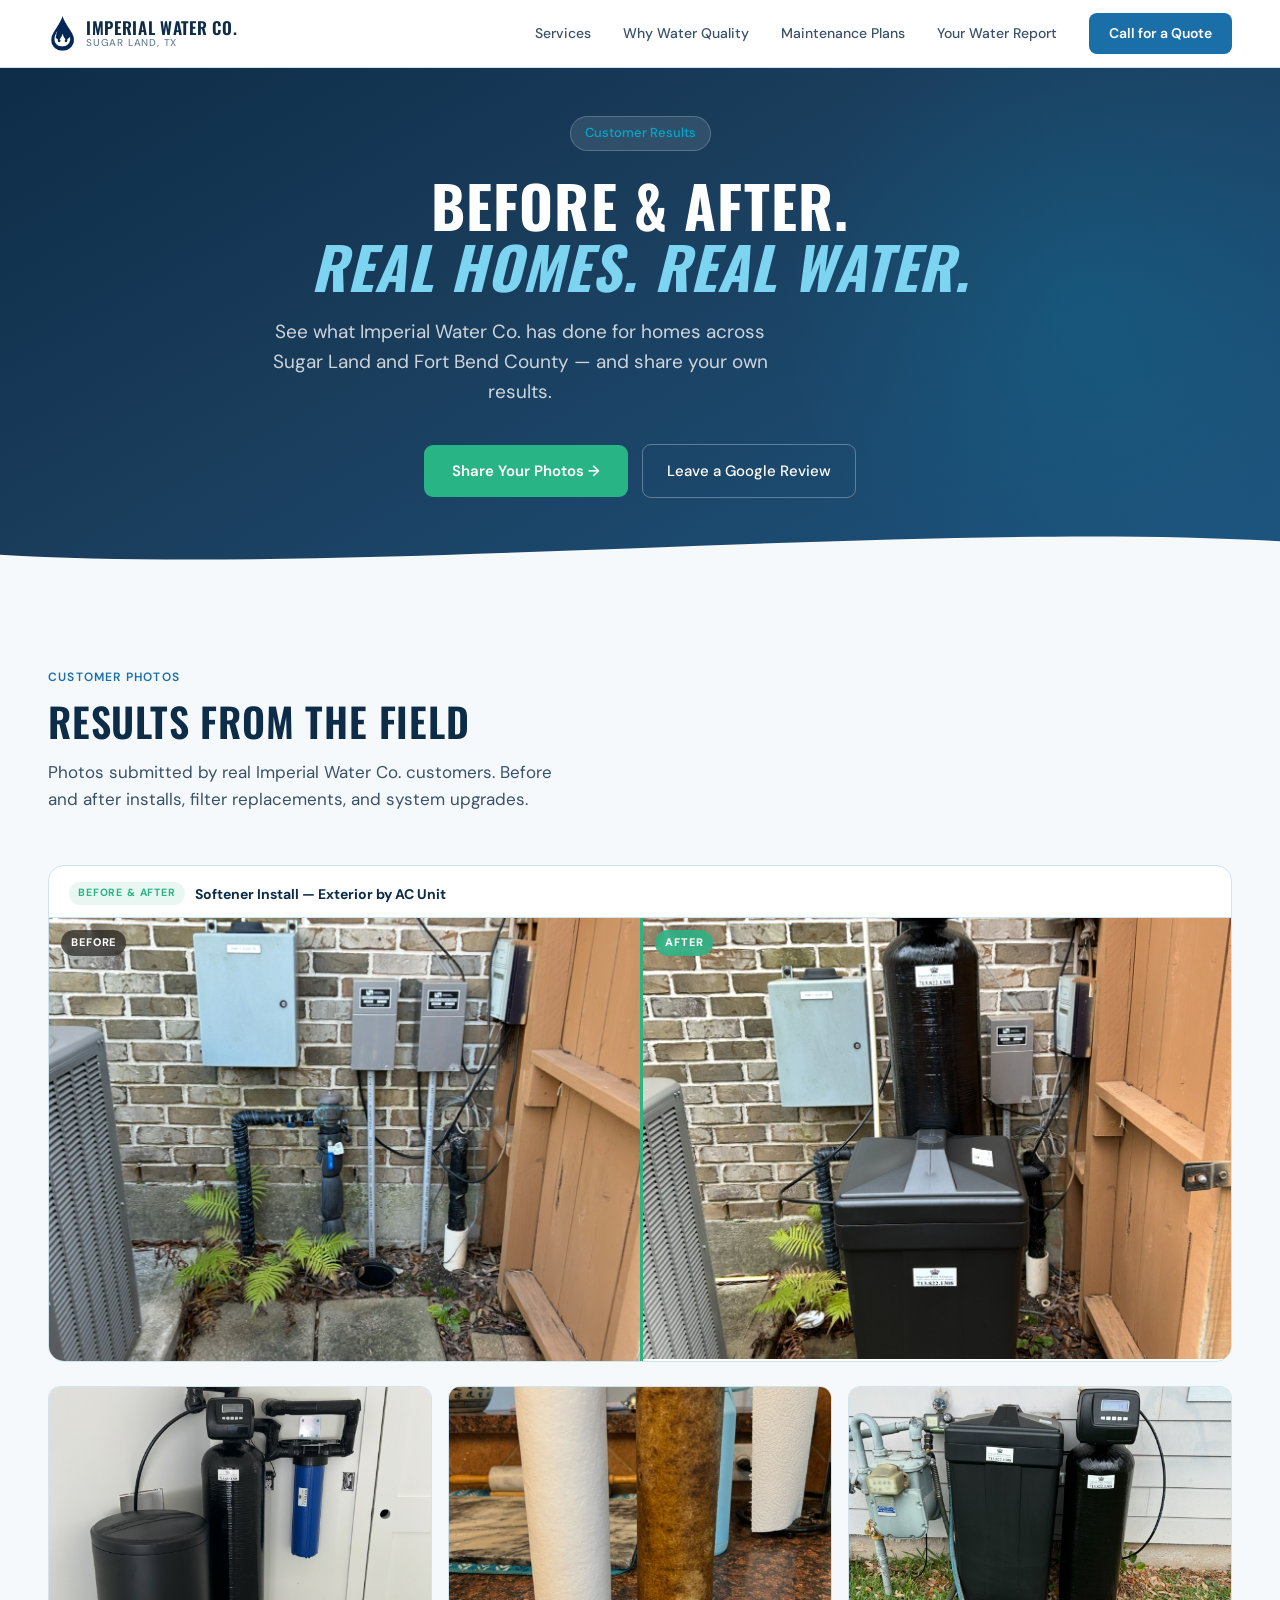
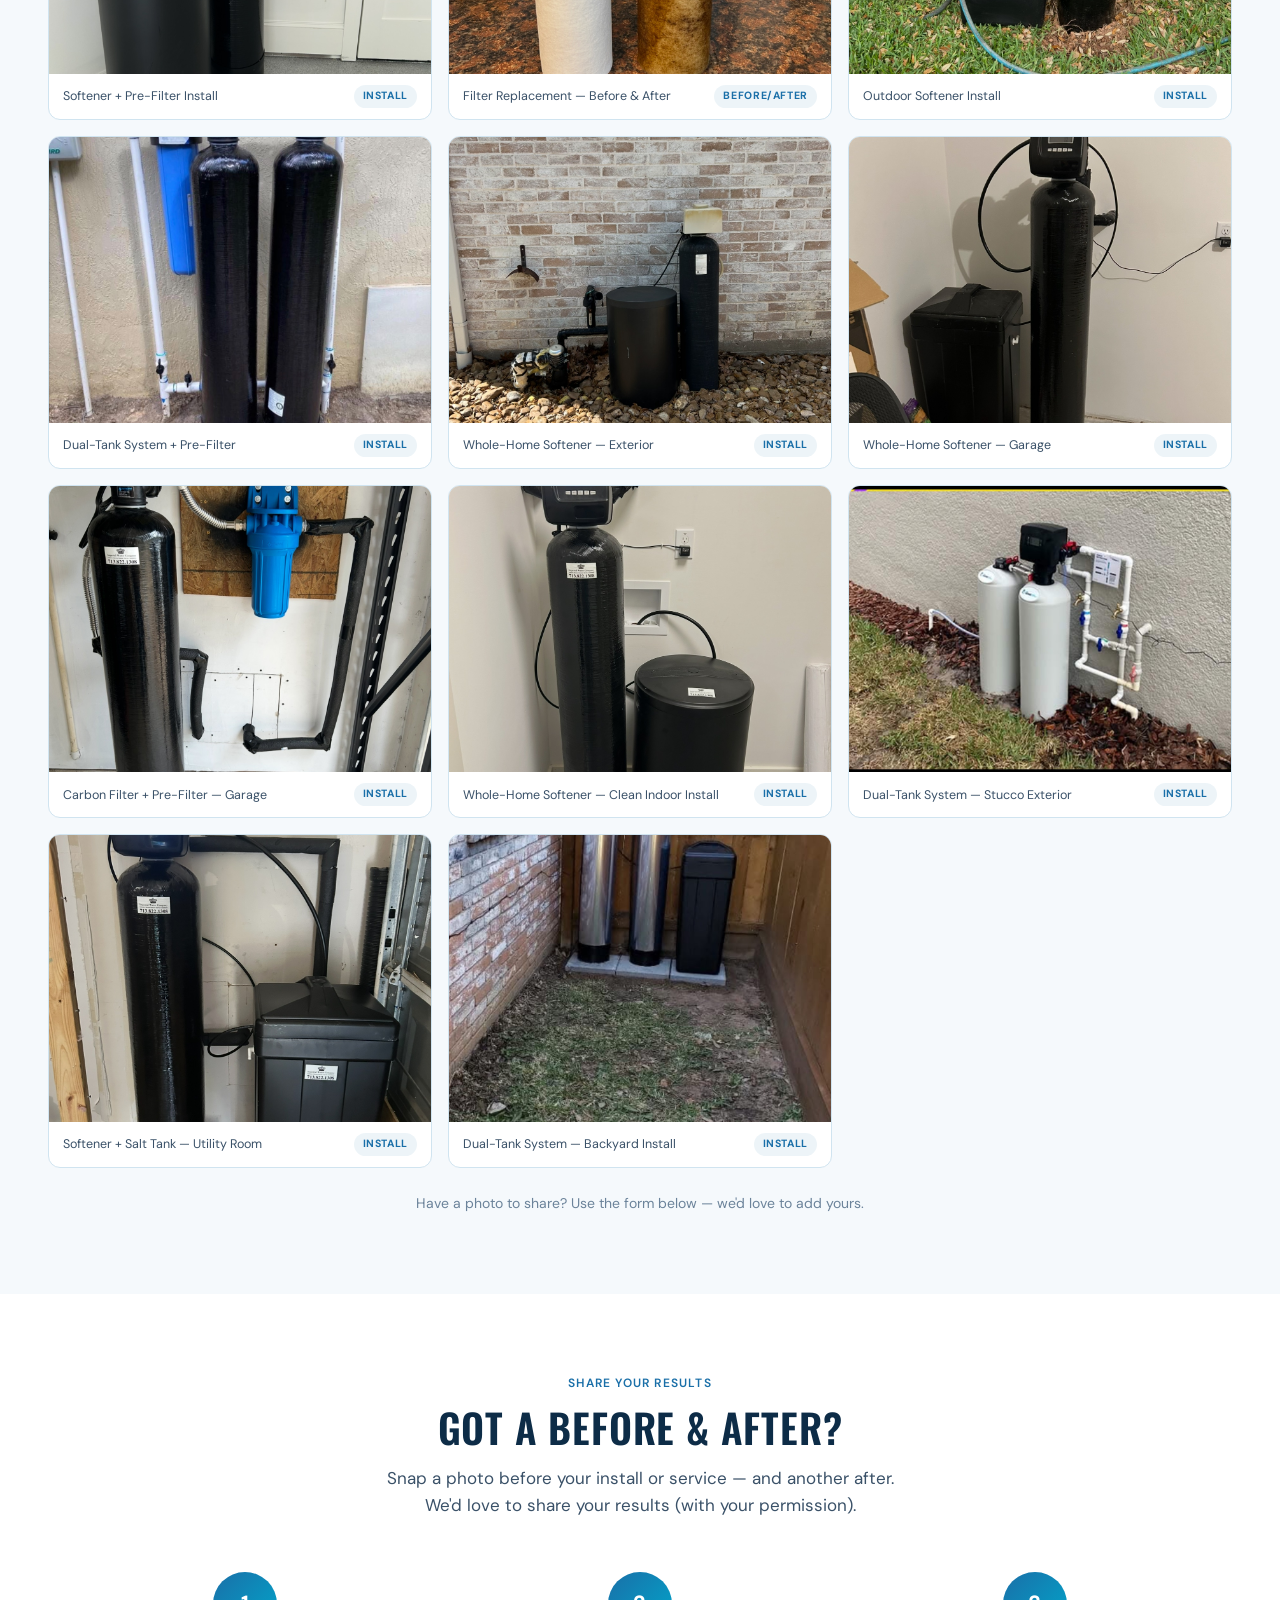
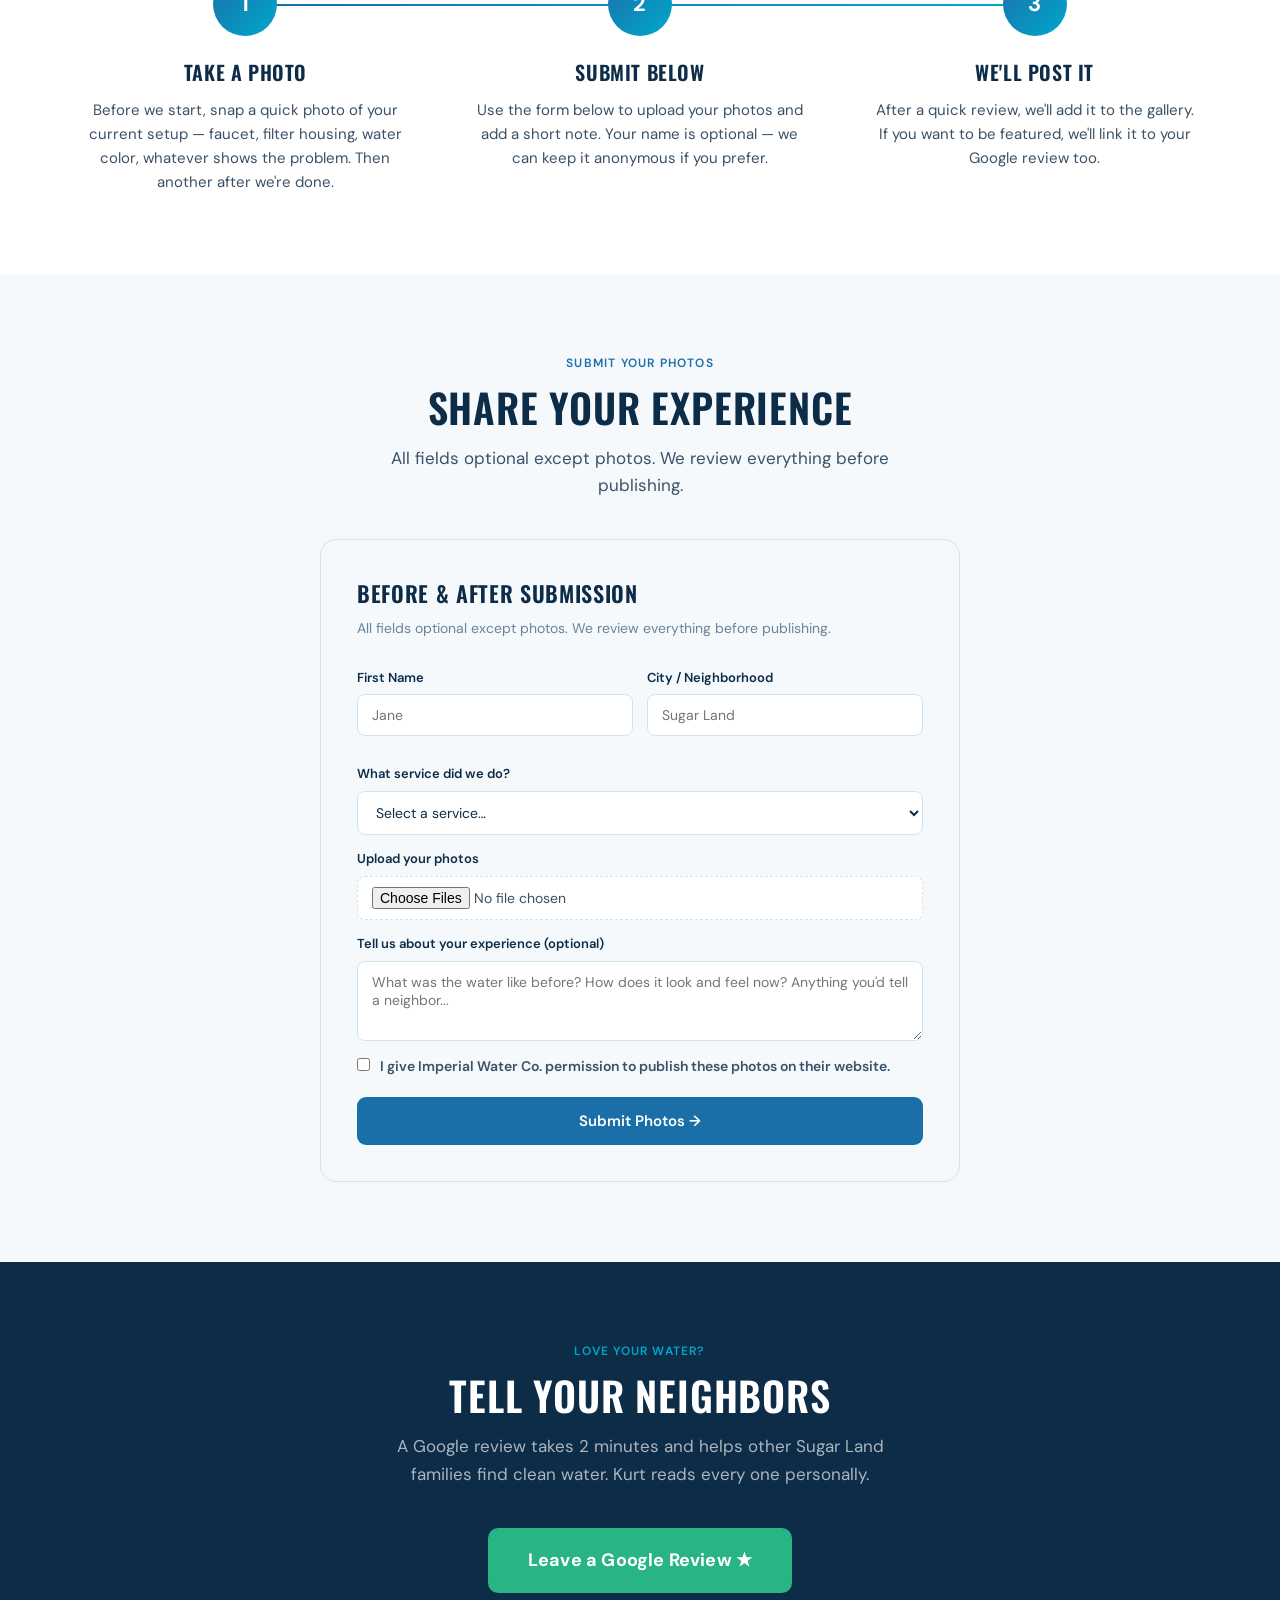
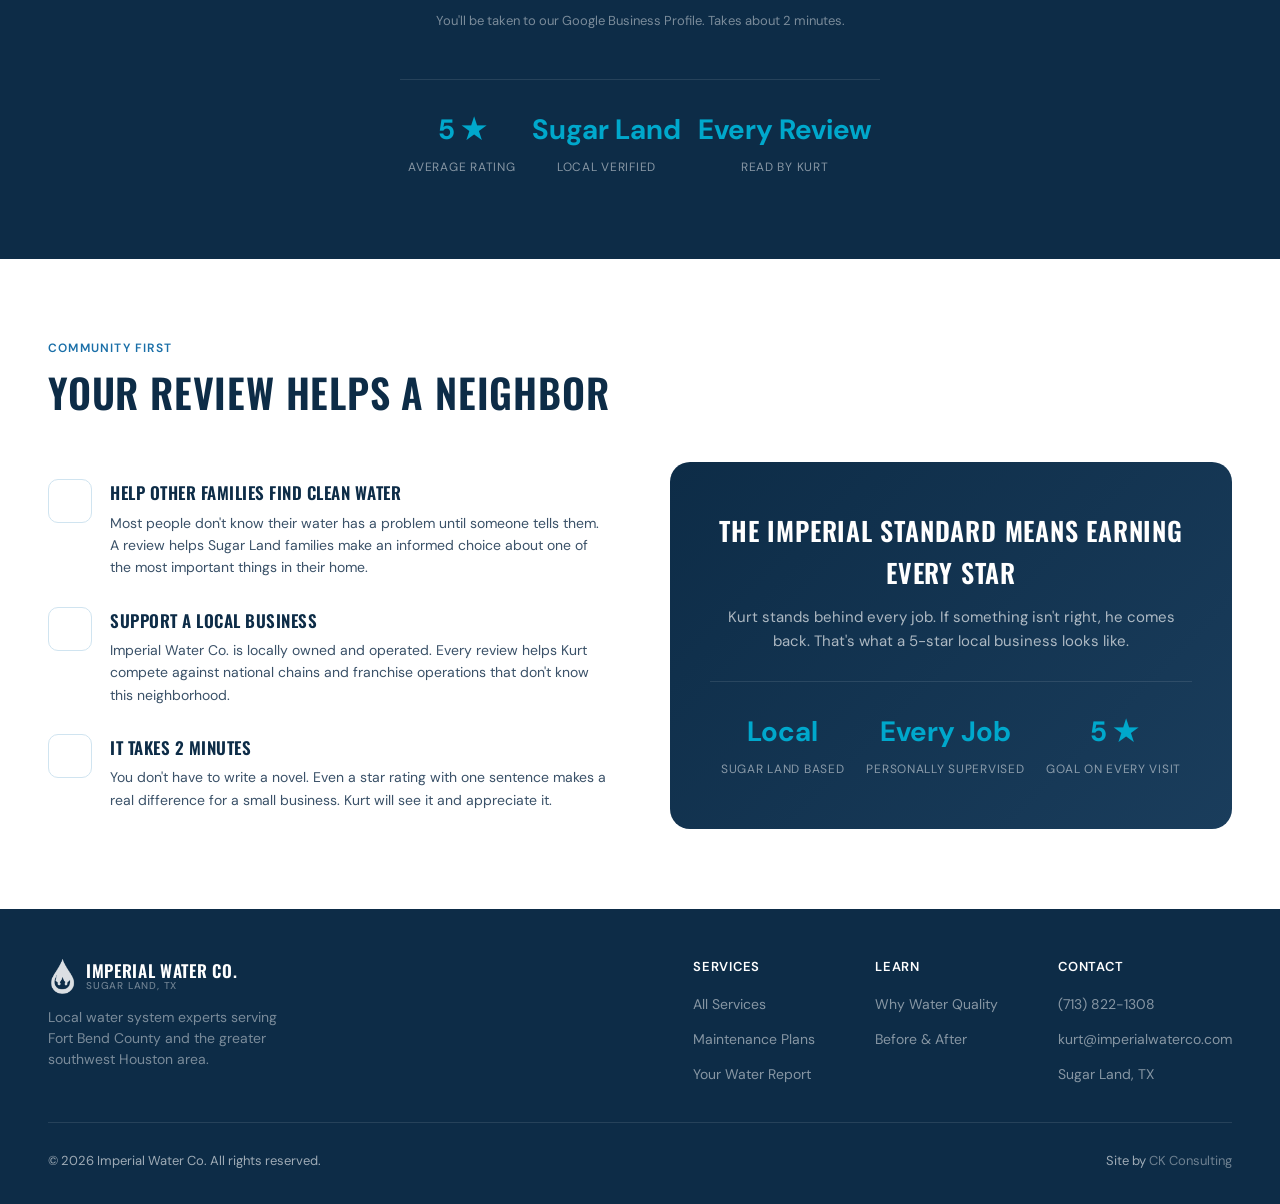
==== gallery.html @ 6bbe42b0 "Add 7 new photos + featured before/after section to gallery - Add before/after feature card (exterio" ====
<!DOCTYPE html>
<html lang="en">
<head>
  <meta charset="UTF-8">
  <meta name="viewport" content="width=device-width, initial-scale=1.0">
  <title>Before &amp; After Gallery | Imperial Water Co. — Sugar Land TX</title>
  <meta name="description" content="See real before and after results from Imperial Water Co. customers in Sugar Land and Fort Bend County. Water softeners, RO systems, filter replacements — and leave your own Google review.">

  <!-- Open Graph -->
  <meta property="og:type" content="website">
  <meta property="og:url" content="https://imperialwaterco.com/gallery.html">
  <meta property="og:title" content="Before &amp; After Gallery | Imperial Water Co. — Sugar Land TX">
  <meta property="og:description" content="Real results from real homes. See before and after photos from Imperial Water Co. customers across Fort Bend County.">
  <meta property="og:image" content="https://imperialwaterco.com/og-image.png">
  <meta property="og:site_name" content="Imperial Water Co.">
  <meta name="twitter:card" content="summary_large_image">

  <link rel="canonical" href="https://imperialwaterco.com/gallery.html">
  <link rel="preconnect" href="https://fonts.googleapis.com">
  <link rel="preconnect" href="https://fonts.gstatic.com" crossorigin>
  <link href="https://fonts.googleapis.com/css2?family=DM+Sans:ital,opsz,wght@0,9..40,300;0,9..40,400;0,9..40,500;0,9..40,600;0,9..40,700;1,9..40,400&family=Oswald:wght@400;500;600;700&display=swap" rel="stylesheet">
  <link rel="icon" type="image/png" href="logo-mark.png">
  <link rel="stylesheet" href="styles.css">
  <script src="https://unpkg.com/lucide@latest/dist/umd/lucide.min.js"></script>

  <style>
    /* ── Gallery — page-specific ── */

    /* Hero: centered, no video */
    .gallery-hero {
      text-align: center;
    }
    .gallery-hero .hero-content {
      max-width: 760px;
      margin: 0 auto;
    }
    .gallery-hero .hero-ctas {
      justify-content: center;
    }
    .gallery-hero .hero p {
      max-width: 560px;
      margin-left: auto;
      margin-right: auto;
    }

    /* Gallery grid */
    .gallery-grid {
      display: grid;
      grid-template-columns: repeat(3, 1fr);
      gap: 16px;
      margin-top: 8px;
    }

    /* Gallery photo card */
    .gallery-card {
      background: var(--white);
      border: 1px solid var(--border);
      border-radius: 12px;
      overflow: hidden;
      transition: box-shadow 0.2s, transform 0.2s;
      cursor: pointer;
    }
    .gallery-card:hover {
      box-shadow: 0 8px 24px rgba(0,0,0,0.1);
      transform: translateY(-2px);
    }
    .gallery-card img {
      width: 100%;
      aspect-ratio: 4/3;
      object-fit: cover;
      display: block;
    }
    .gallery-card-caption {
      padding: 11px 14px;
      display: flex;
      align-items: center;
      justify-content: space-between;
      gap: 8px;
    }
    .gallery-tag {
      font-size: 10.5px;
      font-weight: 700;
      letter-spacing: 0.06em;
      text-transform: uppercase;
      color: var(--blue);
      background: rgba(26,111,168,0.08);
      padding: 3px 9px;
      border-radius: 99px;
      white-space: nowrap;
      flex-shrink: 0;
    }
    .gallery-caption-text {
      font-size: 12.5px;
      color: var(--text-mid);
      line-height: 1.3;
    }

    /* Lightbox */
    .lightbox {
      display: none;
      position: fixed;
      inset: 0;
      background: rgba(0,0,0,0.88);
      z-index: 9999;
      align-items: center;
      justify-content: center;
      padding: 20px;
    }
    .lightbox.open { display: flex; }
    .lightbox img {
      max-width: min(90vw, 800px);
      max-height: 90vh;
      object-fit: contain;
      border-radius: 8px;
    }
    .lightbox-close {
      position: fixed;
      top: 20px;
      right: 24px;
      font-size: 32px;
      color: #fff;
      cursor: pointer;
      line-height: 1;
      opacity: 0.7;
    }
    .lightbox-close:hover { opacity: 1; }

    /* Gallery note */
    .gallery-note {
      margin-top: 24px;
      font-size: 14px;
      color: var(--text-light);
      text-align: center;
    }

    /* Steps section — How to Share Photos */
    .share-steps { background: var(--white); }

    .share-steps .steps-grid {
      display: grid;
      grid-template-columns: repeat(3, 1fr);
      gap: 0;
      position: relative;
    }

    /* Submission form section */
    .submission-section { background: var(--off-white); }

    .submission-inner {
      max-width: 640px;
      margin: 0 auto;
    }

    .submission-inner .section-label,
    .submission-inner .section-title,
    .submission-inner .section-sub {
      text-align: center;
    }

    .submission-inner .section-sub {
      margin: 0 auto 40px;
    }

    /* File input styling */
    .file-input-wrapper {
      position: relative;
    }

    .file-input-wrapper input[type="file"] {
      padding: 10px 14px;
      border: 1px dashed var(--border);
      border-radius: 8px;
      font-family: 'DM Sans', sans-serif;
      font-size: 14px;
      color: var(--text-mid);
      background: white;
      width: 100%;
      cursor: pointer;
    }

    .file-input-wrapper input[type="file"]:focus {
      outline: none;
      border-color: var(--blue);
      box-shadow: 0 0 0 3px rgba(26,111,168,0.1);
    }

    /* Form textarea override for this page */
    .submission-inner .form-group textarea {
      min-height: 80px;
    }

    /* Google Review CTA section */
    .review-cta {
      text-align: center;
    }

    .review-cta .section-label { color: var(--cyan); }
    .review-cta .section-title { color: white; }
    .review-cta .section-sub {
      color: rgba(255,255,255,0.65);
      margin: 0 auto 40px;
    }

    .btn-review {
      background: var(--green);
      color: white;
      padding: 18px 40px;
      border-radius: 10px;
      font-size: 18px;
      font-weight: 700;
      text-decoration: none;
      display: inline-flex;
      align-items: center;
      gap: 10px;
      transition: background 0.2s, transform 0.1s;
      letter-spacing: 0.01em;
    }

    .btn-review:hover {
      background: #22a074;
      transform: translateY(-2px);
    }

    .review-hint {
      margin-top: 18px;
      font-size: 13px;
      color: rgba(255,255,255,0.45);
    }

    .review-cta .stat-row {
      max-width: 480px;
      margin: 48px auto 0;
    }

    /* Why Reviews section */
    .why-reviews { background: var(--white); }

    /* Before/After featured section */
    .ba-section {
      background: var(--white);
      border: 1px solid var(--border);
      border-radius: 16px;
      overflow: hidden;
      margin-bottom: 24px;
    }
    .ba-header {
      padding: 16px 20px 12px;
      border-bottom: 1px solid var(--border);
      display: flex;
      align-items: center;
      gap: 10px;
    }
    .ba-tag {
      font-size: 10.5px;
      font-weight: 700;
      letter-spacing: 0.08em;
      text-transform: uppercase;
      color: var(--green);
      background: rgba(40,180,133,0.1);
      padding: 3px 9px;
      border-radius: 99px;
    }
    .ba-title {
      font-size: 14px;
      font-weight: 700;
      color: var(--text);
    }
    .ba-grid {
      display: grid;
      grid-template-columns: 1fr 1fr;
    }
    .ba-panel {
      position: relative;
      cursor: pointer;
    }
    .ba-panel + .ba-panel {
      border-left: 3px solid var(--green);
    }
    .ba-panel img {
      width: 100%;
      aspect-ratio: 4/3;
      object-fit: cover;
      display: block;
    }
    .ba-label {
      position: absolute;
      top: 12px;
      left: 12px;
      font-size: 11px;
      font-weight: 800;
      letter-spacing: 0.08em;
      text-transform: uppercase;
      color: #fff;
      background: rgba(0,0,0,0.55);
      padding: 4px 10px;
      border-radius: 99px;
      backdrop-filter: blur(4px);
    }
    .ba-panel.after .ba-label {
      background: rgba(40,180,133,0.85);
    }

    /* Mobile */
    @media (max-width: 900px) {
      .gallery-grid {
        grid-template-columns: 1fr 1fr;
      }

      .share-steps .steps-grid {
        grid-template-columns: 1fr;
        gap: 40px;
      }

      .share-steps .steps-grid::after {
        display: none;
      }
    }

    @media (max-width: 540px) {
      .gallery-grid {
        grid-template-columns: 1fr;
      }
      .ba-grid {
        grid-template-columns: 1fr;
      }
      .ba-panel + .ba-panel {
        border-left: none;
        border-top: 3px solid var(--green);
      }
    }
  </style>
<!-- Google Analytics -->
<script async src="https://www.googletagmanager.com/gtag/js?id=G-ZP5LDGQJ4T"></script>
<script>
  window.dataLayer = window.dataLayer || [];
  function gtag(){dataLayer.push(arguments);}
  gtag('js', new Date());
  gtag('config', 'G-ZP5LDGQJ4T');
</script>
<!-- Vercel Analytics -->
<script defer src="/_vercel/insights/script.js"></script>
</head>
<body>

  <!-- HEADER -->
  <header>
    <a href="index.html" class="logo">
      <img src="logo-mark.png" alt="Imperial Water Co." class="logo-mark">
      <div class="logo-text">
        <span class="logo-name">Imperial Water Co.</span>
        <span class="logo-sub">Sugar Land, TX</span>
      </div>
    </a>
    <nav id="main-nav">
      <a href="services.html">Services</a>
      <a href="why-water.html">Why Water Quality</a>
      <a href="maintenance.html">Maintenance Plans</a>
      <a href="water-report.html">Your Water Report</a>
      <a href="index.html#contact" class="header-cta"><i data-lucide="phone" style="width:15px;height:15px;vertical-align:middle;"></i> Call for a Quote</a>
    </nav>
  <button class="nav-toggle" id="nav-toggle" aria-label="Open navigation menu" aria-expanded="false">
    <i data-lucide="menu" style="width:24px;height:24px;"></i>
  </button>
  </header>


  <!-- SECTION 1: PAGE HERO -->
  <section class="hero gallery-hero">
    <div class="hero-content">
      <div class="hero-badge">
        <span>Customer Results</span>
      </div>
      <h1>Before &amp; After.<br><em>Real Homes. Real Water.</em></h1>
      <p>See what Imperial Water Co. has done for homes across Sugar Land and Fort Bend County — and share your own results.</p>
      <div class="hero-ctas">
        <a href="#submit-photos" class="btn-primary">Share Your Photos &rarr;</a>
        <a href="#google-review" class="btn-ghost">Leave a Google Review</a>
      </div>
    </div>
  </section>


  <!-- SECTION 2: GALLERY PLACEHOLDER -->
  <section class="services">
    <div class="section-header">
      <div class="section-label">Customer Photos</div>
      <h2 class="section-title">Results From The Field</h2>
      <p class="section-sub">Photos submitted by real Imperial Water Co. customers. Before and after installs, filter replacements, and system upgrades.</p>
    </div>

    <!-- Featured Before/After -->
    <div class="ba-section">
      <div class="ba-header">
        <span class="ba-tag">Before &amp; After</span>
        <span class="ba-title">Softener Install — Exterior by AC Unit</span>
      </div>
      <div class="ba-grid">
        <div class="ba-panel before" onclick="openLightbox('images/before-install.jpg')">
          <img src="images/before-install.jpg" alt="Before: exterior wall with pipes but no water softener installed" loading="lazy">
          <span class="ba-label">Before</span>
        </div>
        <div class="ba-panel after" onclick="openLightbox('images/after-install.jpg')">
          <img src="images/after-install.jpg" alt="After: water softener installed next to AC unit against brick wall" loading="lazy">
          <span class="ba-label">After</span>
        </div>
      </div>
    </div>

    <div class="gallery-grid">
      <div class="gallery-card" onclick="openLightbox('images/install-2330.jpg')">
        <img src="images/install-2330.jpg" alt="Whole-home water softener and pre-filter installed indoors — Sugar Land TX" loading="lazy">
        <div class="gallery-card-caption">
          <span class="gallery-caption-text">Softener + Pre-Filter Install</span>
          <span class="gallery-tag">Install</span>
        </div>
      </div>
      <div class="gallery-card" onclick="openLightbox('images/filter-before-after.jpg')">
        <img src="images/filter-before-after.jpg" alt="Filter cartridge before and after replacement — old brown vs new white" loading="lazy">
        <div class="gallery-card-caption">
          <span class="gallery-caption-text">Filter Replacement — Before &amp; After</span>
          <span class="gallery-tag">Before/After</span>
        </div>
      </div>
      <div class="gallery-card" onclick="openLightbox('images/install-2332.jpg')">
        <img src="images/install-2332.jpg" alt="Water softener installed outside on lawn — Fort Bend County TX" loading="lazy">
        <div class="gallery-card-caption">
          <span class="gallery-caption-text">Outdoor Softener Install</span>
          <span class="gallery-tag">Install</span>
        </div>
      </div>
      <div class="gallery-card" onclick="openLightbox('images/install-2335.jpg')">
        <img src="images/install-2335.jpg" alt="Dual-tank water treatment system with pre-filter mounted on exterior wall" loading="lazy">
        <div class="gallery-card-caption">
          <span class="gallery-caption-text">Dual-Tank System + Pre-Filter</span>
          <span class="gallery-tag">Install</span>
        </div>
      </div>
      <div class="gallery-card" onclick="openLightbox('images/install-2336.jpg')">
        <img src="images/install-2336.jpg" alt="Whole-home water softener installed against brick exterior wall" loading="lazy">
        <div class="gallery-card-caption">
          <span class="gallery-caption-text">Whole-Home Softener — Exterior</span>
          <span class="gallery-tag">Install</span>
        </div>
      </div>
      <div class="gallery-card" onclick="openLightbox('images/install-2334.jpg')">
        <img src="images/install-2334.jpg" alt="Whole-home water softener installed indoors in garage" loading="lazy">
        <div class="gallery-card-caption">
          <span class="gallery-caption-text">Whole-Home Softener — Garage</span>
          <span class="gallery-tag">Install</span>
        </div>
      </div>
      <div class="gallery-card" onclick="openLightbox('images/install-2338.jpg')">
        <img src="images/install-2338.jpg" alt="Carbon filter tank and blue pre-filter housing installed in garage" loading="lazy">
        <div class="gallery-card-caption">
          <span class="gallery-caption-text">Carbon Filter + Pre-Filter — Garage</span>
          <span class="gallery-tag">Install</span>
        </div>
      </div>
      <div class="gallery-card" onclick="openLightbox('images/install-2351.jpg')">
        <img src="images/install-2351.jpg" alt="Whole-home water softener and salt tank installed against clean white wall" loading="lazy">
        <div class="gallery-card-caption">
          <span class="gallery-caption-text">Whole-Home Softener — Clean Indoor Install</span>
          <span class="gallery-tag">Install</span>
        </div>
      </div>
      <div class="gallery-card" onclick="openLightbox('images/install-2343.jpg')">
        <img src="images/install-2343.jpg" alt="Dual white tank water treatment system installed on exterior stucco wall" loading="lazy">
        <div class="gallery-card-caption">
          <span class="gallery-caption-text">Dual-Tank System — Stucco Exterior</span>
          <span class="gallery-tag">Install</span>
        </div>
      </div>
      <div class="gallery-card" onclick="openLightbox('images/install-2346.jpg')">
        <img src="images/install-2346.jpg" alt="Water softener and salt tank installed in utility room" loading="lazy">
        <div class="gallery-card-caption">
          <span class="gallery-caption-text">Softener + Salt Tank — Utility Room</span>
          <span class="gallery-tag">Install</span>
        </div>
      </div>
      <div class="gallery-card" onclick="openLightbox('images/install-2354.jpg')">
        <img src="images/install-2354.jpg" alt="Dual stainless steel tanks and salt tank installed in backyard corner" loading="lazy">
        <div class="gallery-card-caption">
          <span class="gallery-caption-text">Dual-Tank System — Backyard Install</span>
          <span class="gallery-tag">Install</span>
        </div>
      </div>
    </div>

    <p class="gallery-note">Have a photo to share? Use the form below — we'd love to add yours.</p>
  </section>


  <!-- SECTION 3: HOW TO SHARE PHOTOS -->
  <section class="share-steps">
    <div style="max-width:1280px;margin:0 auto;">
      <div class="section-header" style="text-align:center;">
        <div class="section-label">Share Your Results</div>
        <h2 class="section-title">Got A Before &amp; After?</h2>
        <p class="section-sub" style="margin:0 auto;">Snap a photo before your install or service — and another after. We'd love to share your results (with your permission).</p>
      </div>

      <div class="steps-grid">
        <div class="step">
          <div class="step-num">1</div>
          <h3>Take A Photo</h3>
          <p>Before we start, snap a quick photo of your current setup — faucet, filter housing, water color, whatever shows the problem. Then another after we're done.</p>
        </div>
        <div class="step">
          <div class="step-num">2</div>
          <h3>Submit Below</h3>
          <p>Use the form below to upload your photos and add a short note. Your name is optional — we can keep it anonymous if you prefer.</p>
        </div>
        <div class="step">
          <div class="step-num">3</div>
          <h3>We'll Post It</h3>
          <p>After a quick review, we'll add it to the gallery. If you want to be featured, we'll link it to your Google review too.</p>
        </div>
      </div>
    </div>
  </section>


  <!-- SECTION 4: PHOTO SUBMISSION FORM -->
  <section class="submission-section" id="submit-photos">
    <div class="submission-inner">
      <div class="section-label">Submit Your Photos</div>
      <h2 class="section-title">Share Your Experience</h2>
      <p class="section-sub">All fields optional except photos. We review everything before publishing.</p>

      <div class="contact-form">
        <h3>Before &amp; After Submission</h3>
        <p>All fields optional except photos. We review everything before publishing.</p>

        <form action="#" method="post" enctype="multipart/form-data">
          <div class="form-row">
            <div class="form-group">
              <label for="first-name">First Name</label>
              <input type="text" id="first-name" name="first_name" placeholder="Jane">
            </div>
            <div class="form-group">
              <label for="city">City / Neighborhood</label>
              <input type="text" id="city" name="city" placeholder="Sugar Land">
            </div>
          </div>

          <div class="form-group">
            <label for="service-type">What service did we do?</label>
            <select id="service-type" name="service_type">
              <option value="" disabled selected>Select a service&hellip;</option>
              <option value="softener">Water Softener Install</option>
              <option value="ro">RO System Install</option>
              <option value="filter">Filter Replacement</option>
              <option value="full">Full System Install</option>
              <option value="repair">Service &amp; Repair</option>
              <option value="other">Other</option>
            </select>
          </div>

          <div class="form-group">
            <label for="photos">Upload your photos</label>
            <div class="file-input-wrapper">
              <input type="file" id="photos" name="photos" accept="image/*" multiple>
            </div>
          </div>

          <div class="form-group">
            <label for="experience">Tell us about your experience (optional)</label>
            <textarea id="experience" name="experience" placeholder="What was the water like before? How does it look and feel now? Anything you'd tell a neighbor..."></textarea>
          </div>

          <div class="form-group">
            <label style="display:flex;align-items:flex-start;gap:10px;font-size:14px;color:var(--text-mid);cursor:pointer;">
              <input type="checkbox" name="permission" style="margin-top:3px;">
              I give Imperial Water Co. permission to publish these photos on their website.
            </label>
          </div>

          <button type="submit" class="form-submit">Submit Photos &rarr;</button>
        </form>
      </div>
    </div>
  </section>


  <!-- SECTION 5: GOOGLE REVIEW CTA -->
  <section class="service-area review-cta" id="google-review">
    <div class="section-label">Love Your Water?</div>
    <h2 class="section-title">Tell Your Neighbors</h2>
    <p class="section-sub">A Google review takes 2 minutes and helps other Sugar Land families find clean water. Kurt reads every one personally.</p>

    <a href="https://share.google/ZEh6s5HJqbwhqoDCp" target="_blank" rel="noopener" class="btn-review">Leave a Google Review &#9733;</a>

    <p class="review-hint">You'll be taken to our Google Business Profile. Takes about 2 minutes.</p>

    <div class="stat-row">
      <div class="stat-item">
        <span class="stat-num">5 &#9733;</span>
        <span class="stat-label">Average Rating</span>
      </div>
      <div class="stat-item">
        <span class="stat-num">Sugar Land</span>
        <span class="stat-label">Local Verified</span>
      </div>
      <div class="stat-item">
        <span class="stat-num">Every Review</span>
        <span class="stat-label">Read By Kurt</span>
      </div>
    </div>
  </section>


  <!-- SECTION 6: WHY REVIEWS MATTER -->
  <section class="why-reviews">
    <div style="max-width:1280px;margin:0 auto;">
      <div class="section-label">Community First</div>
      <h2 class="section-title">Your Review Helps A Neighbor</h2>

      <div class="why-grid" style="margin-top:48px;">

        <!-- LEFT: Why Points -->
        <div class="why-points">
          <div class="why-point">
            <div class="why-icon">
              <i data-lucide="users" style="width:22px;height:22px;color:var(--blue);"></i>
            </div>
            <div>
              <h4>Help Other Families Find Clean Water</h4>
              <p>Most people don't know their water has a problem until someone tells them. A review helps Sugar Land families make an informed choice about one of the most important things in their home.</p>
            </div>
          </div>

          <div class="why-point">
            <div class="why-icon">
              <i data-lucide="star" style="width:22px;height:22px;color:var(--blue);"></i>
            </div>
            <div>
              <h4>Support A Local Business</h4>
              <p>Imperial Water Co. is locally owned and operated. Every review helps Kurt compete against national chains and franchise operations that don't know this neighborhood.</p>
            </div>
          </div>

          <div class="why-point">
            <div class="why-icon">
              <i data-lucide="message-square" style="width:22px;height:22px;color:var(--blue);"></i>
            </div>
            <div>
              <h4>It Takes 2 Minutes</h4>
              <p>You don't have to write a novel. Even a star rating with one sentence makes a real difference for a small business. Kurt will see it and appreciate it.</p>
            </div>
          </div>
        </div>

        <!-- RIGHT: Why Visual -->
        <div class="why-visual">
          <h3>The Imperial Standard Means Earning Every Star</h3>
          <p>Kurt stands behind every job. If something isn't right, he comes back. That's what a 5-star local business looks like.</p>

          <div class="stat-row">
            <div class="stat-item">
              <span class="stat-num">Local</span>
              <span class="stat-label">Sugar Land Based</span>
            </div>
            <div class="stat-item">
              <span class="stat-num">Every Job</span>
              <span class="stat-label">Personally Supervised</span>
            </div>
            <div class="stat-item">
              <span class="stat-num">5 &#9733;</span>
              <span class="stat-label">Goal On Every Visit</span>
            </div>
          </div>
        </div>

      </div>
    </div>
  </section>


  <!-- FOOTER -->
  <footer>
    <div class="footer-top">
      <div class="footer-logo">
        <div class="logo">
          <img src="logo-mark.png" alt="Imperial Water Co." class="logo-mark" style="filter: brightness(0) invert(1); opacity: 0.85;">
          <div class="logo-text">
            <span class="logo-name">Imperial Water Co.</span>
            <span class="logo-sub">Sugar Land, TX</span>
          </div>
        </div>
        <p class="footer-tagline">Local water system experts serving Fort Bend County and the greater southwest Houston area.</p>
      </div>
      <div class="footer-links">
        <div class="footer-col">
          <h4>Services</h4>
          <ul>
            <li><a href="services.html">All Services</a></li>
            <li><a href="maintenance.html">Maintenance Plans</a></li>
            <li><a href="water-report.html">Your Water Report</a></li>
          </ul>
        </div>
        <div class="footer-col">
          <h4>Learn</h4>
          <ul>
            <li><a href="why-water.html">Why Water Quality</a></li>
            <li><a href="gallery.html">Before &amp; After</a></li>
          </ul>
        </div>
        <div class="footer-col">
          <h4>Contact</h4>
          <ul>
            <li><a href="tel:+17138221308">(713) 822-1308</a></li>
            <li><a href="mailto:kurt@imperialwaterco.com">kurt@imperialwaterco.com</a></li>
            <li><a href="index.html#service-area">Sugar Land, TX</a></li>
          </ul>
        </div>
      </div>
    </div>
    <div class="footer-bottom">
      <span>&copy; 2026 Imperial Water Co. All rights reserved.</span>
      <span>Site by <a href="https://chriskelley.io">CK Consulting</a></span>
    </div>
  </footer>

  <!-- Lightbox -->
  <div class="lightbox" id="lightbox" onclick="closeLightbox()">
    <span class="lightbox-close" onclick="closeLightbox()">&times;</span>
    <img id="lightbox-img" src="" alt="">
  </div>

  <script>lucide.createIcons();</script>
  <div class="nav-overlay" id="nav-overlay"></div>
  <script src="nav.js"></script>
  <script>
    function openLightbox(src) {
      document.getElementById('lightbox-img').src = src;
      document.getElementById('lightbox').classList.add('open');
      document.body.style.overflow = 'hidden';
    }
    function closeLightbox() {
      document.getElementById('lightbox').classList.remove('open');
      document.body.style.overflow = '';
    }
    document.addEventListener('keydown', function(e) {
      if (e.key === 'Escape') closeLightbox();
    });
  </script>
</body>
</html>
---- styles.css ----
*, *::before, *::after { box-sizing: border-box; margin: 0; padding: 0; }

    :root {
      --navy:      #0d2c47;
      --navy-mid:  #1a3d5c;
      --blue:      #1a6fa8;
      --cyan:      #00a8cc;
      --cyan-light:#e4f7fc;
      --green:     #28B485;
      --white:     #ffffff;
      --off-white: #f5f9fc;
      --text:      #0d2c47;
      --text-mid:  #3a5168;
      --text-light:#6b839a;
      --border:    #d0e4f0;
    }

    html { scroll-behavior: smooth; }

    body {
      font-family: 'DM Sans', sans-serif;
      color: var(--text);
      background: var(--white);
      line-height: 1.6;
      overflow-x: hidden;
    }

    /* ─── HEADER ───────────────────────────────── */
    header {
      position: sticky;
      top: 0;
      z-index: 100;
      background: var(--white);
      border-bottom: 1px solid var(--border);
      padding: 0 48px;
      height: 68px;
      display: flex;
      align-items: center;
      justify-content: space-between;
    }

    .logo {
      display: flex;
      align-items: center;
      gap: 10px;
      text-decoration: none;
    }

    .logo-mark {
      height: 40px;
      width: auto;
      display: block;
    }

    .logo-text {
      display: flex;
      flex-direction: column;
      line-height: 1.1;
    }

    .logo-name {
      font-family: 'Oswald', sans-serif;
      font-size: 17px;
      font-weight: 600;
      color: var(--navy);
      letter-spacing: 0.04em;
      text-transform: uppercase;
    }

    .logo-sub {
      font-size: 10px;
      font-weight: 500;
      color: var(--text-light);
      text-transform: uppercase;
      letter-spacing: 0.08em;
    }

    nav {
      display: flex;
      align-items: center;
      gap: 32px;
    }

    nav a {
      font-size: 14px;
      font-weight: 500;
      color: var(--text-mid);
      text-decoration: none;
      transition: color 0.2s;
    }

    nav a:hover { color: var(--blue); }

    .header-cta {
      background: var(--blue);
      color: white;
      padding: 9px 20px;
      border-radius: 8px;
      font-size: 14px;
      font-weight: 600;
      text-decoration: none;
      transition: background 0.2s;
    }

    .header-cta:hover { background: var(--navy); color: white; }

    /* ─── HERO ──────────────────────────────────── */
    .hero {
      background: linear-gradient(150deg, var(--navy) 0%, var(--navy-mid) 40%, #1d5580 100%);
      color: white;
      padding: 48px 48px 90px;
      position: relative;
      overflow: hidden;
    }

    .hero-inner {
      max-width: 1280px;
      margin: 0 auto;
      display: flex;
      align-items: flex-start;
      justify-content: space-between;
      gap: 64px;
      position: relative;
      z-index: 1;
    }

    .hero-visual {
      flex: 0 0 380px;
      position: relative;
    }

    .hero-visual img,
    .hero-visual video {
      width: 100%;
      border-radius: 20px;
      box-shadow: 0 32px 80px rgba(0,0,0,0.45), 0 0 80px rgba(0,168,204,0.18);
      display: block;
      aspect-ratio: 3 / 4;
      object-fit: cover;
      object-position: center bottom;
      background: var(--navy);
    }

    .hero::before {
      content: '';
      position: absolute;
      top: -60px;
      right: -100px;
      width: 600px;
      height: 600px;
      background: radial-gradient(circle, rgba(0,168,204,0.15) 0%, transparent 70%);
      pointer-events: none;
    }

    .hero::after {
      content: '';
      position: absolute;
      bottom: 0;
      left: 0;
      right: 0;
      height: 80px;
      background: url("data:image/svg+xml,%3Csvg xmlns='http://www.w3.org/2000/svg' viewBox='0 0 1440 80'%3E%3Cpath fill='%23f5f9fc' d='M0,40 C360,80 1080,0 1440,40 L1440,80 L0,80 Z'/%3E%3C/svg%3E") no-repeat bottom;
      background-size: cover;
    }

    .hero-content {
      max-width: 680px;
      position: relative;
      z-index: 1;
    }

    .hero-badge {
      display: inline-flex;
      align-items: center;
      gap: 7px;
      background: rgba(255,255,255,0.1);
      border: 1px solid rgba(255,255,255,0.2);
      padding: 6px 14px;
      border-radius: 20px;
      font-size: 13px;
      font-weight: 500;
      margin-bottom: 24px;
      color: rgba(255,255,255,0.9);
    }

    .hero-badge span { color: var(--cyan); }

    .hero h1 {
      font-family: 'Oswald', sans-serif;
      font-size: 58px;
      font-weight: 700;
      line-height: 1.05;
      margin-bottom: 20px;
      letter-spacing: 0.02em;
      text-transform: uppercase;
    }

    .hero h1 em {
      font-style: italic;
      color: #7dd4f0;
    }

    .hero p {
      font-size: 19px;
      line-height: 1.6;
      color: rgba(255,255,255,0.78);
      margin-bottom: 36px;
      max-width: 520px;
    }

    .hero-ctas {
      display: flex;
      gap: 14px;
      align-items: center;
      flex-wrap: wrap;
    }

    .btn-primary {
      background: var(--green);
      color: white;
      padding: 14px 28px;
      border-radius: 9px;
      font-size: 15px;
      font-weight: 600;
      text-decoration: none;
      transition: background 0.2s, transform 0.1s;
      display: inline-flex;
      align-items: center;
      gap: 8px;
    }

    .btn-primary:hover { background: #22a074; transform: translateY(-1px); }

    .btn-ghost {
      color: white;
      padding: 14px 24px;
      border-radius: 9px;
      font-size: 15px;
      font-weight: 500;
      text-decoration: none;
      border: 1px solid rgba(255,255,255,0.3);
      transition: background 0.2s;
      display: inline-flex;
      align-items: center;
      gap: 8px;
    }

    .btn-ghost:hover { background: rgba(255,255,255,0.1); }

    .hero-trust {
      display: flex;
      gap: 28px;
      margin-top: 48px;
      flex-wrap: wrap;
    }

    .trust-item {
      display: flex;
      align-items: center;
      gap: 8px;
      font-size: 13px;
      color: rgba(255,255,255,0.7);
    }

    .trust-dot {
      width: 20px;
      height: 20px;
      background: rgba(0,168,204,0.25);
      border-radius: 50%;
      display: flex;
      align-items: center;
      justify-content: center;
      font-size: 10px;
      color: var(--cyan);
    }

    /* ─── SECTION COMMON ─────────────────────────── */
    section { padding: 80px 48px; }

    .section-label {
      font-size: 12px;
      font-weight: 600;
      text-transform: uppercase;
      letter-spacing: 0.1em;
      color: var(--blue);
      margin-bottom: 12px;
    }

    .section-title {
      font-family: 'Oswald', sans-serif;
      font-size: 40px;
      font-weight: 600;
      line-height: 1.1;
      letter-spacing: 0.02em;
      text-transform: uppercase;
      color: var(--navy);
      margin-bottom: 16px;
    }

    .section-sub {
      font-size: 17px;
      color: var(--text-mid);
      line-height: 1.6;
      max-width: 520px;
    }

    .section-header { margin-bottom: 52px; }

    /* ─── SERVICES ──────────────────────────────── */
    .services { background: var(--off-white); }

    .services-grid {
      display: grid;
      grid-template-columns: repeat(3, 1fr);
      gap: 24px;
    }

    .service-card {
      background: var(--white);
      border: 1px solid var(--border);
      border-radius: 16px;
      padding: 36px 32px;
      transition: box-shadow 0.2s, transform 0.2s;
    }

    .service-card:hover {
      box-shadow: 0 8px 32px rgba(13,44,71,0.1);
      transform: translateY(-3px);
    }

    .service-icon {
      width: 52px;
      height: 52px;
      border-radius: 12px;
      display: flex;
      align-items: center;
      justify-content: center;
      font-size: 24px;
      margin-bottom: 20px;
    }

    .icon-blue  { background: #deeef8; }
    .icon-cyan  { background: var(--cyan-light); }
    .icon-green { background: #d4f2e7; }

    .service-card h3 {
      font-family: 'Oswald', sans-serif;
      font-size: 22px;
      font-weight: 600;
      letter-spacing: 0.03em;
      text-transform: uppercase;
      color: var(--navy);
      margin-bottom: 10px;
    }

    .service-card p {
      font-size: 15px;
      color: var(--text-mid);
      line-height: 1.6;
      margin-bottom: 20px;
    }

    .service-detail-list {
      list-style: none;
      display: flex;
      flex-direction: column;
      gap: 7px;
    }

    .service-detail-list li {
      font-size: 14px;
      color: var(--text-mid);
      display: flex;
      align-items: center;
      gap: 8px;
    }

    .service-detail-list li::before {
      content: '✓';
      color: var(--green);
      font-weight: 700;
      font-size: 13px;
    }

    /* ─── HOW IT WORKS ──────────────────────────── */
    .how-it-works { background: var(--white); }

    .steps-grid {
      display: grid;
      grid-template-columns: repeat(3, 1fr);
      gap: 0;
      position: relative;
    }

    .steps-grid::after {
      content: '';
      position: absolute;
      top: 32px;
      left: calc(16.67% + 16px);
      right: calc(16.67% + 16px);
      height: 2px;
      background: linear-gradient(90deg, var(--blue), var(--cyan));
      z-index: 0;
    }

    .step {
      text-align: center;
      padding: 0 32px;
      position: relative;
      z-index: 1;
    }

    .step-num {
      width: 64px;
      height: 64px;
      border-radius: 50%;
      background: linear-gradient(135deg, var(--blue), var(--cyan));
      color: white;
      font-size: 22px;
      font-weight: 700;
      display: flex;
      align-items: center;
      justify-content: center;
      margin: 0 auto 20px;
      position: relative;
      z-index: 2;
    }

    .step h3 {
      font-family: 'Oswald', sans-serif;
      font-size: 20px;
      font-weight: 600;
      letter-spacing: 0.03em;
      text-transform: uppercase;
      color: var(--navy);
      margin-bottom: 10px;
    }

    .step p {
      font-size: 15px;
      color: var(--text-mid);
      line-height: 1.6;
    }

    /* ─── SERVICE AREA ──────────────────────────── */
    .service-area {
      background: var(--navy);
      color: white;
    }

    .service-area .section-label { color: var(--cyan); }
    .service-area .section-title { color: white; }
    .service-area .section-sub { color: rgba(255,255,255,0.65); }

    .area-grid {
      display: grid;
      grid-template-columns: repeat(3, 1fr);
      gap: 16px;
      margin-top: 48px;
    }

    .area-card {
      background: rgba(255,255,255,0.06);
      border: 1px solid rgba(255,255,255,0.1);
      border-radius: 12px;
      padding: 20px 24px;
      display: flex;
      align-items: center;
      gap: 14px;
    }

    .area-card.primary {
      background: rgba(0,168,204,0.12);
      border-color: rgba(0,168,204,0.3);
    }

    .area-pin {
      font-size: 20px;
    }

    .area-name {
      font-size: 16px;
      font-weight: 600;
      color: white;
    }

    .area-note {
      font-size: 12px;
      color: rgba(255,255,255,0.5);
      margin-top: 2px;
    }

    /* ─── WHY IMPERIAL ──────────────────────────── */
    .why { background: var(--off-white); }

    .why-grid {
      display: grid;
      grid-template-columns: 1fr 1fr;
      gap: 60px;
      align-items: center;
    }

    .why-points {
      display: flex;
      flex-direction: column;
      gap: 28px;
    }

    .why-point {
      display: flex;
      gap: 18px;
      align-items: flex-start;
    }

    .why-icon {
      width: 44px;
      height: 44px;
      min-width: 44px;
      border-radius: 10px;
      background: white;
      border: 1px solid var(--border);
      display: flex;
      align-items: center;
      justify-content: center;
      font-size: 20px;
    }

    .why-point h4 {
      font-family: 'Oswald', sans-serif;
      font-size: 17px;
      font-weight: 600;
      letter-spacing: 0.03em;
      text-transform: uppercase;
      color: var(--navy);
      margin-bottom: 5px;
    }

    .why-point p {
      font-size: 14px;
      color: var(--text-mid);
      line-height: 1.6;
    }

    .why-visual {
      background: linear-gradient(135deg, var(--navy) 0%, var(--navy-mid) 100%);
      border-radius: 20px;
      padding: 48px 40px;
      color: white;
      text-align: center;
    }

    .why-visual-icon {
      height: 72px;
      width: auto;
      margin: 0 auto 20px;
      display: block;
    }

    .why-visual h3 {
      font-family: 'Oswald', sans-serif;
      font-size: 26px;
      font-weight: 600;
      letter-spacing: 0.03em;
      text-transform: uppercase;
      margin-bottom: 12px;
    }

    .why-visual p {
      font-size: 15px;
      color: rgba(255,255,255,0.65);
      line-height: 1.6;
      margin-bottom: 28px;
    }

    .stat-row {
      display: flex;
      justify-content: space-around;
      border-top: 1px solid rgba(255,255,255,0.1);
      padding-top: 28px;
      margin-top: 8px;
    }

    .stat-item { text-align: center; }

    .stat-num {
      font-size: 28px;
      font-weight: 700;
      color: var(--cyan);
      display: block;
    }

    .stat-label {
      font-size: 12px;
      color: rgba(255,255,255,0.5);
      text-transform: uppercase;
      letter-spacing: 0.06em;
    }

    /* ─── CONTACT ───────────────────────────────── */
    .contact { background: var(--white); }

    .contact-grid {
      display: grid;
      grid-template-columns: 1fr 1.3fr;
      gap: 60px;
      align-items: start;
    }

    .contact-info { display: flex; flex-direction: column; gap: 20px; }

    .contact-item {
      display: flex;
      gap: 16px;
      align-items: flex-start;
    }

    .contact-item-icon {
      width: 44px;
      height: 44px;
      min-width: 44px;
      background: var(--off-white);
      border: 1px solid var(--border);
      border-radius: 10px;
      display: flex;
      align-items: center;
      justify-content: center;
      font-size: 18px;
    }

    .contact-item-text h4 {
      font-size: 14px;
      font-weight: 600;
      color: var(--navy);
      margin-bottom: 3px;
    }

    .contact-item-text p, .contact-item-text a {
      font-size: 15px;
      color: var(--text-mid);
      text-decoration: none;
    }

    .contact-item-text a:hover { color: var(--blue); }

    .contact-form {
      background: var(--off-white);
      border: 1px solid var(--border);
      border-radius: 16px;
      padding: 36px;
    }

    .contact-form h3 {
      font-family: 'Oswald', sans-serif;
      font-size: 22px;
      font-weight: 600;
      letter-spacing: 0.03em;
      text-transform: uppercase;
      color: var(--navy);
      margin-bottom: 6px;
    }

    .contact-form p {
      font-size: 14px;
      color: var(--text-light);
      margin-bottom: 28px;
    }

    .form-row {
      display: grid;
      grid-template-columns: 1fr 1fr;
      gap: 14px;
      margin-bottom: 14px;
    }

    .form-group { display: flex; flex-direction: column; gap: 6px; margin-bottom: 14px; }

    .form-group label {
      font-size: 13px;
      font-weight: 600;
      color: var(--navy);
    }

    .form-group input,
    .form-group select,
    .form-group textarea {
      padding: 11px 14px;
      border: 1px solid var(--border);
      border-radius: 8px;
      font-family: 'DM Sans', sans-serif;
      font-size: 14px;
      color: var(--text);
      background: white;
      outline: none;
      transition: border-color 0.2s;
    }

    .form-group input:focus,
    .form-group select:focus,
    .form-group textarea:focus {
      border-color: var(--blue);
      box-shadow: 0 0 0 3px rgba(26,111,168,0.1);
    }

    .form-group textarea { resize: vertical; min-height: 100px; }

    .form-submit {
      width: 100%;
      background: var(--blue);
      color: white;
      border: none;
      padding: 14px;
      border-radius: 9px;
      font-family: 'DM Sans', sans-serif;
      font-size: 15px;
      font-weight: 600;
      cursor: pointer;
      transition: background 0.2s;
      margin-top: 6px;
    }

    .form-submit:hover { background: var(--navy); }

    /* ─── FOOTER ────────────────────────────────── */
    footer {
      background: var(--navy);
      color: rgba(255,255,255,0.6);
      padding: 48px 48px 32px;
    }

    .footer-top {
      display: flex;
      justify-content: space-between;
      align-items: flex-start;
      padding-bottom: 36px;
      border-bottom: 1px solid rgba(255,255,255,0.1);
      margin-bottom: 28px;
    }

    .footer-logo .logo-name { color: white; }
    .footer-logo .logo-sub { color: rgba(255,255,255,0.4); }

    .footer-tagline {
      font-size: 14px;
      color: rgba(255,255,255,0.45);
      margin-top: 10px;
      max-width: 240px;
      line-height: 1.5;
    }

    .footer-links {
      display: flex;
      gap: 60px;
    }

    .footer-col h4 {
      font-size: 13px;
      font-weight: 600;
      color: white;
      text-transform: uppercase;
      letter-spacing: 0.06em;
      margin-bottom: 14px;
    }

    .footer-col ul { list-style: none; display: flex; flex-direction: column; gap: 9px; }

    .footer-col ul a {
      font-size: 14px;
      color: rgba(255,255,255,0.5);
      text-decoration: none;
      transition: color 0.2s;
    }

    .footer-col ul a:hover { color: white; }

    .footer-bottom {
      display: flex;
      justify-content: space-between;
      align-items: center;
      font-size: 13px;
    }

    .footer-bottom a { color: rgba(255,255,255,0.4); text-decoration: none; }

    /* ─── NAV TOGGLE (hamburger) ────────────────── */
    .nav-toggle {
      display: none;
      background: none;
      border: none;
      cursor: pointer;
      padding: 8px;
      color: var(--navy);
      border-radius: 8px;
      transition: background 0.15s;
      line-height: 0;
    }
    .nav-toggle:hover { background: rgba(13,44,71,0.07); }

    /* ─── NAV OVERLAY ────────────────────────────── */
    .nav-overlay {
      display: none;
      position: fixed;
      inset: 0;
      background: rgba(13, 44, 71, 0.6);
      z-index: 199;
    }
    .nav-overlay.open { display: block; }

    /* ─── RESPONSIVE ─────────────────────────────── */
    @media (max-width: 900px) {
      header { padding: 0 24px; z-index: 201; }

      .nav-toggle {
        display: flex;
        align-items: center;
        justify-content: center;
      }

      nav {
        display: flex;
        flex-direction: column;
        align-items: flex-start;
        gap: 0;
        position: fixed;
        top: 0;
        right: -300px;
        bottom: 0;
        width: 76vw;
        max-width: 300px;
        background: white;
        padding: 72px 28px 40px;
        box-shadow: -4px 0 32px rgba(0,0,0,0.18);
        z-index: 200;
        transition: right 0.3s cubic-bezier(0.4, 0, 0.2, 1);
        overflow-y: auto;
      }

      nav.open { right: 0; }

      nav a {
        display: block;
        font-size: 17px;
        padding: 16px 0;
        border-bottom: 1px solid rgba(0,0,0,0.07);
        width: 100%;
        color: var(--navy);
      }

      .header-cta {
        margin-top: 24px;
        width: 100%;
        text-align: center;
        border-bottom: none !important;
        padding: 14px 0 !important;
      }

      section { padding: 60px 24px; }

      .hero { padding: 70px 24px 100px; }
      .hero-inner { flex-direction: column; gap: 40px; }
      .hero h1 { font-size: 38px; }
      .hero-visual { flex: none; width: 100%; max-width: 420px; margin: 0 auto; }

      .services-grid,
      .area-grid,
      .why-grid,
      .contact-grid { grid-template-columns: 1fr; }

      .steps-grid { grid-template-columns: 1fr; gap: 40px; }
      .steps-grid::after { display: none; }

      .form-row { grid-template-columns: 1fr; }
      .contact-form { padding: 24px 20px; }

      .footer-top { flex-direction: column; gap: 36px; }
      .footer-links { gap: 40px; }
      footer { padding: 40px 24px 24px; }
    }
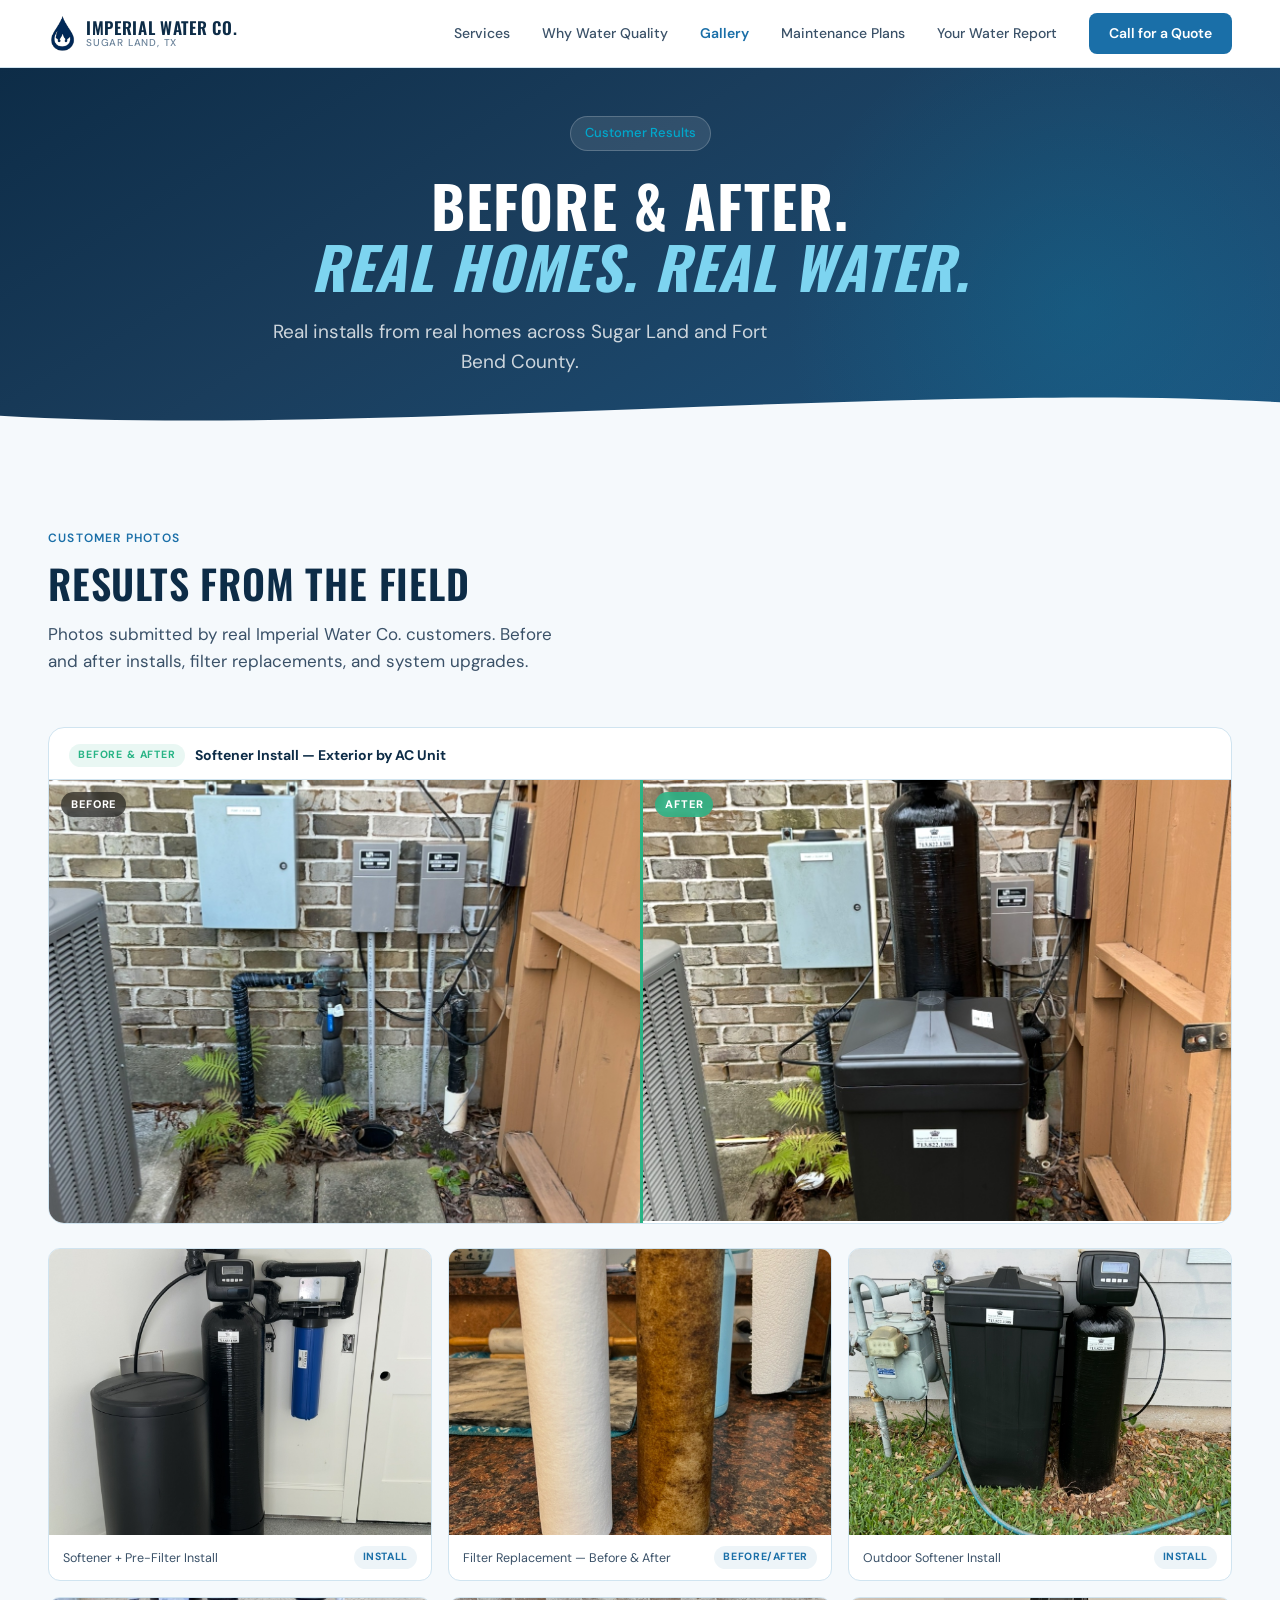
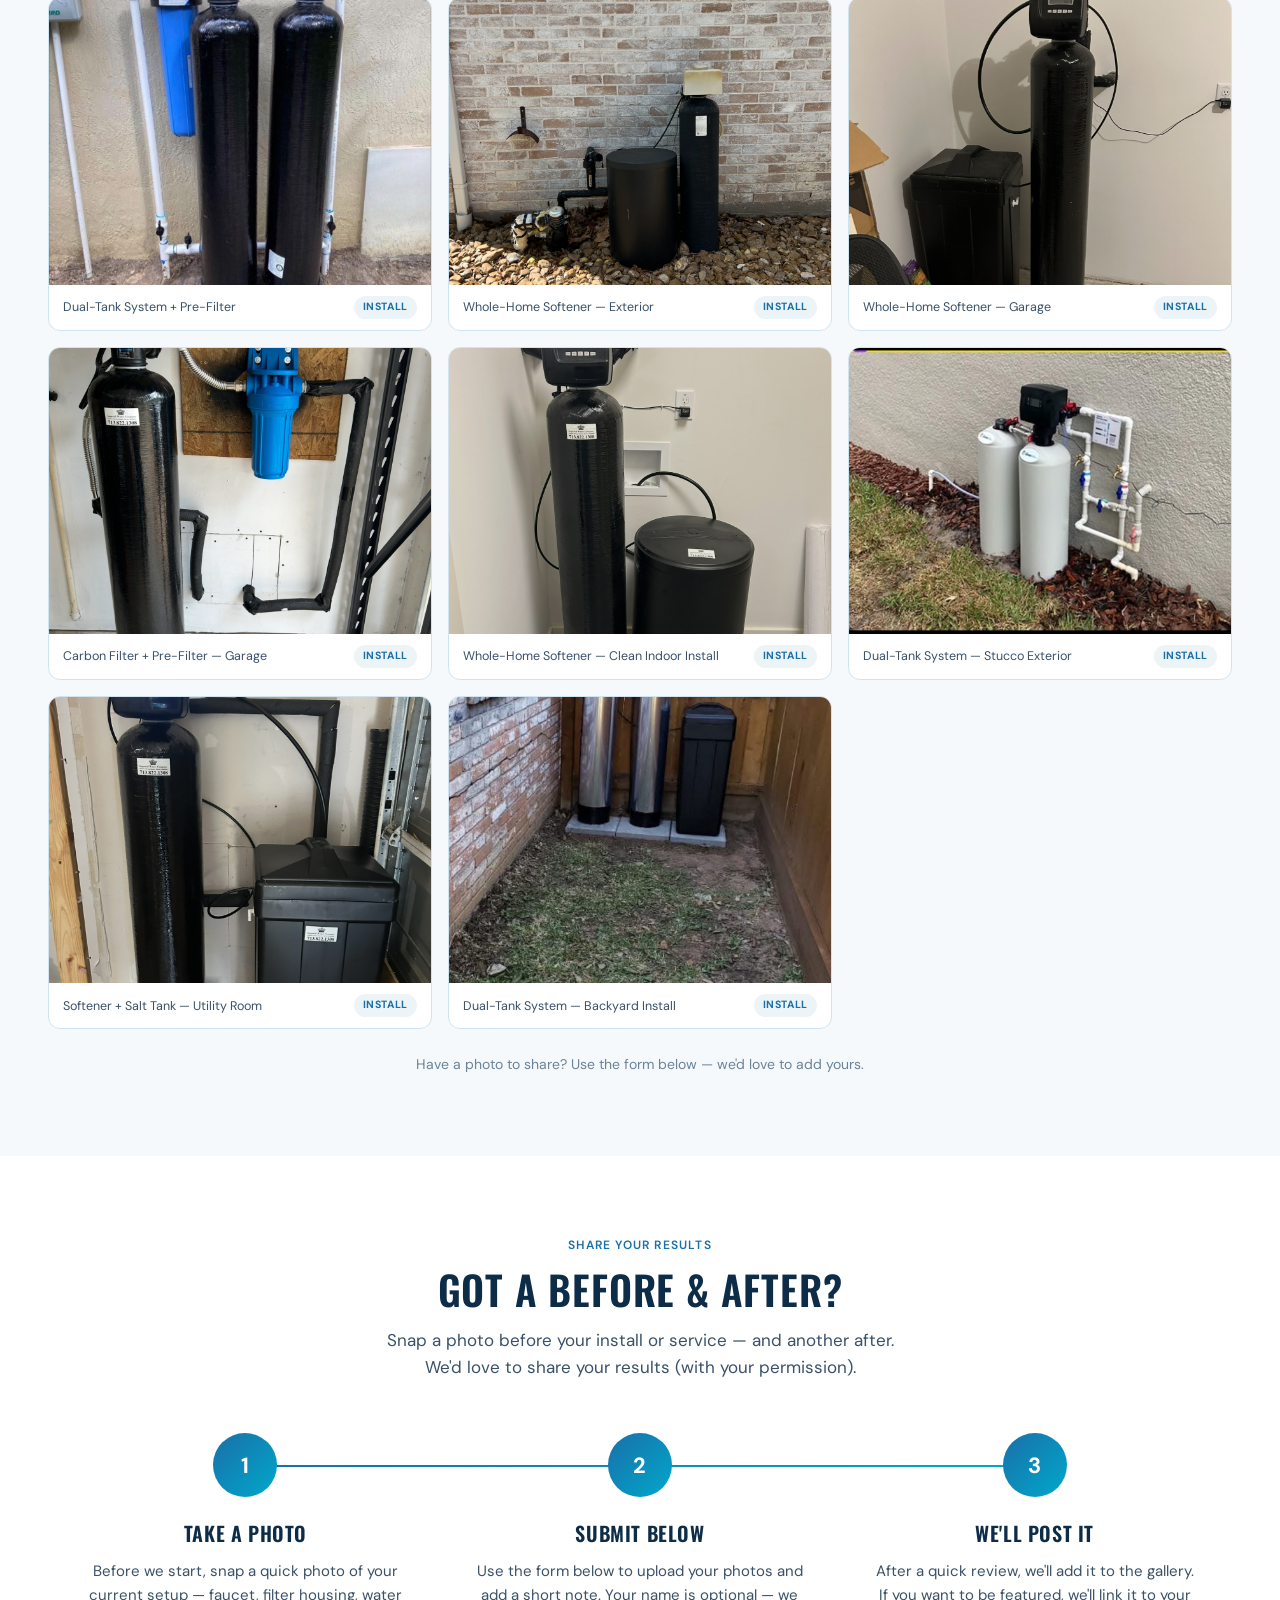
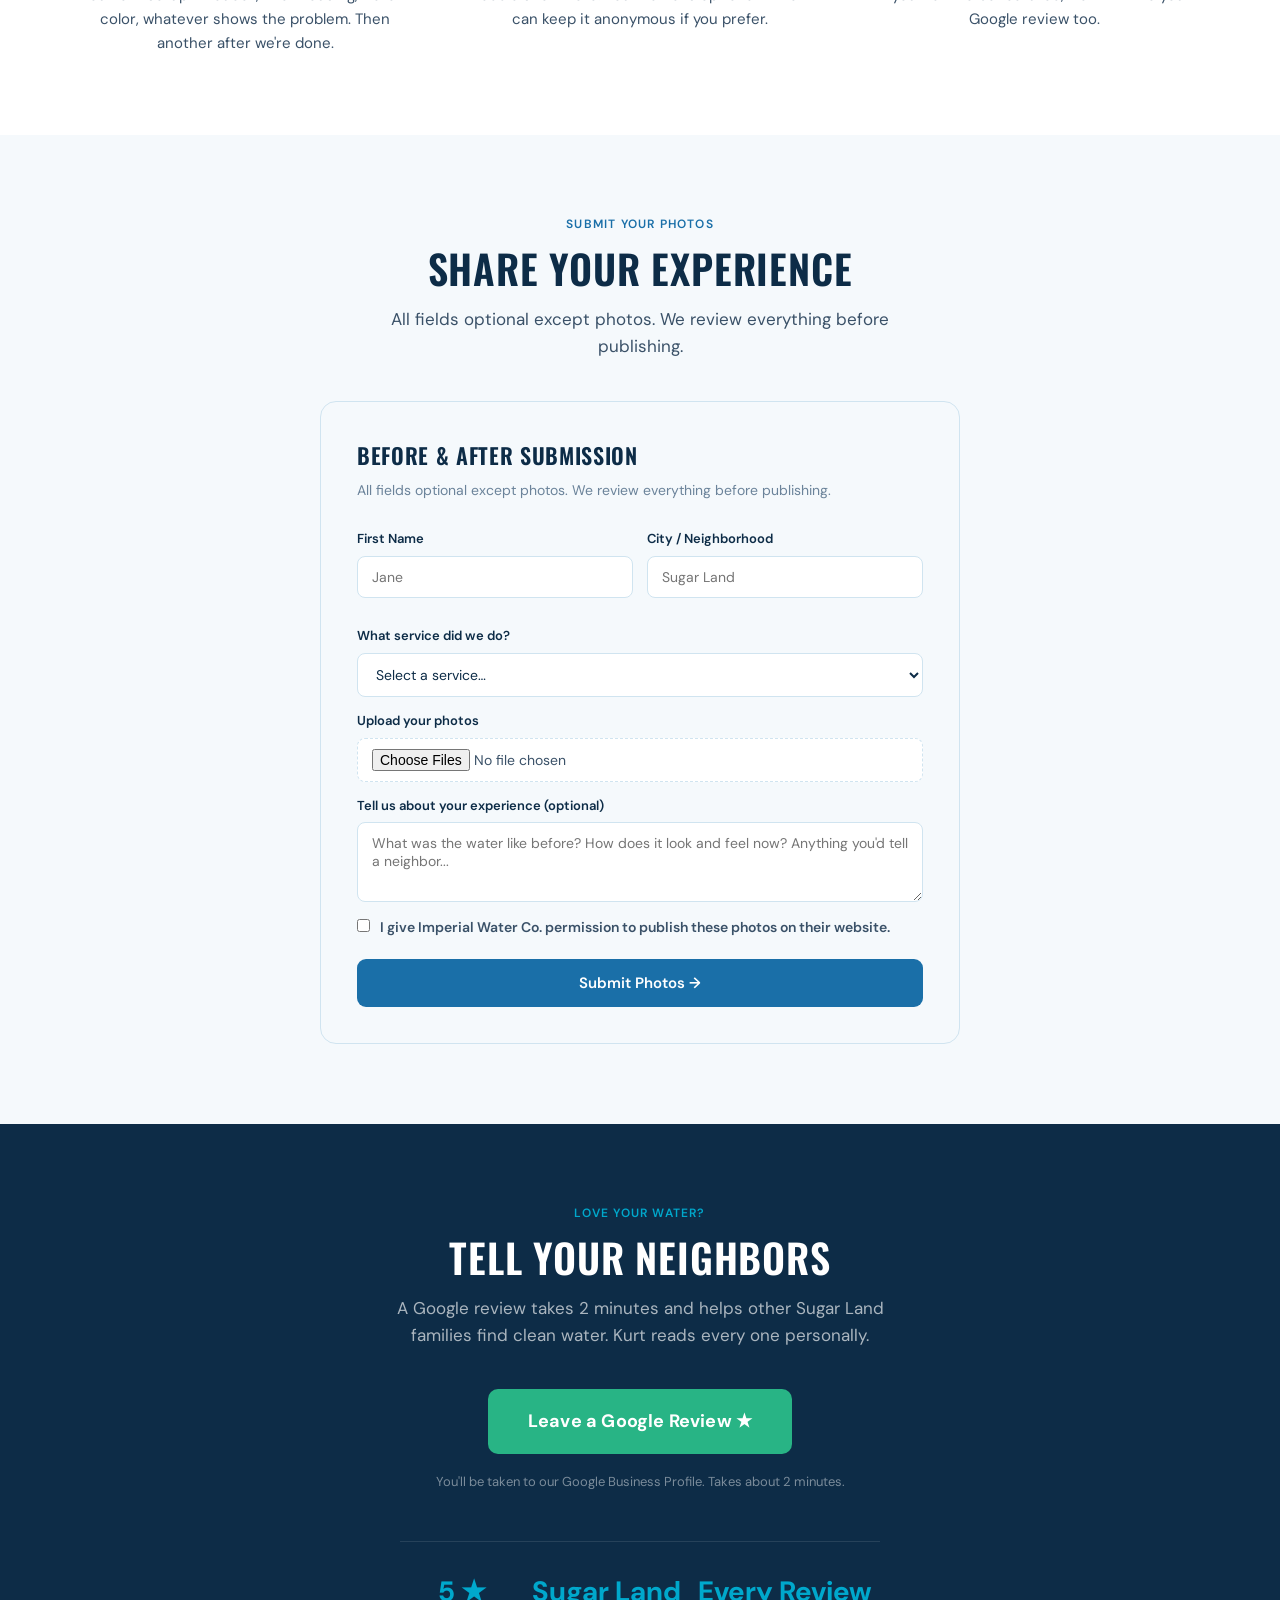
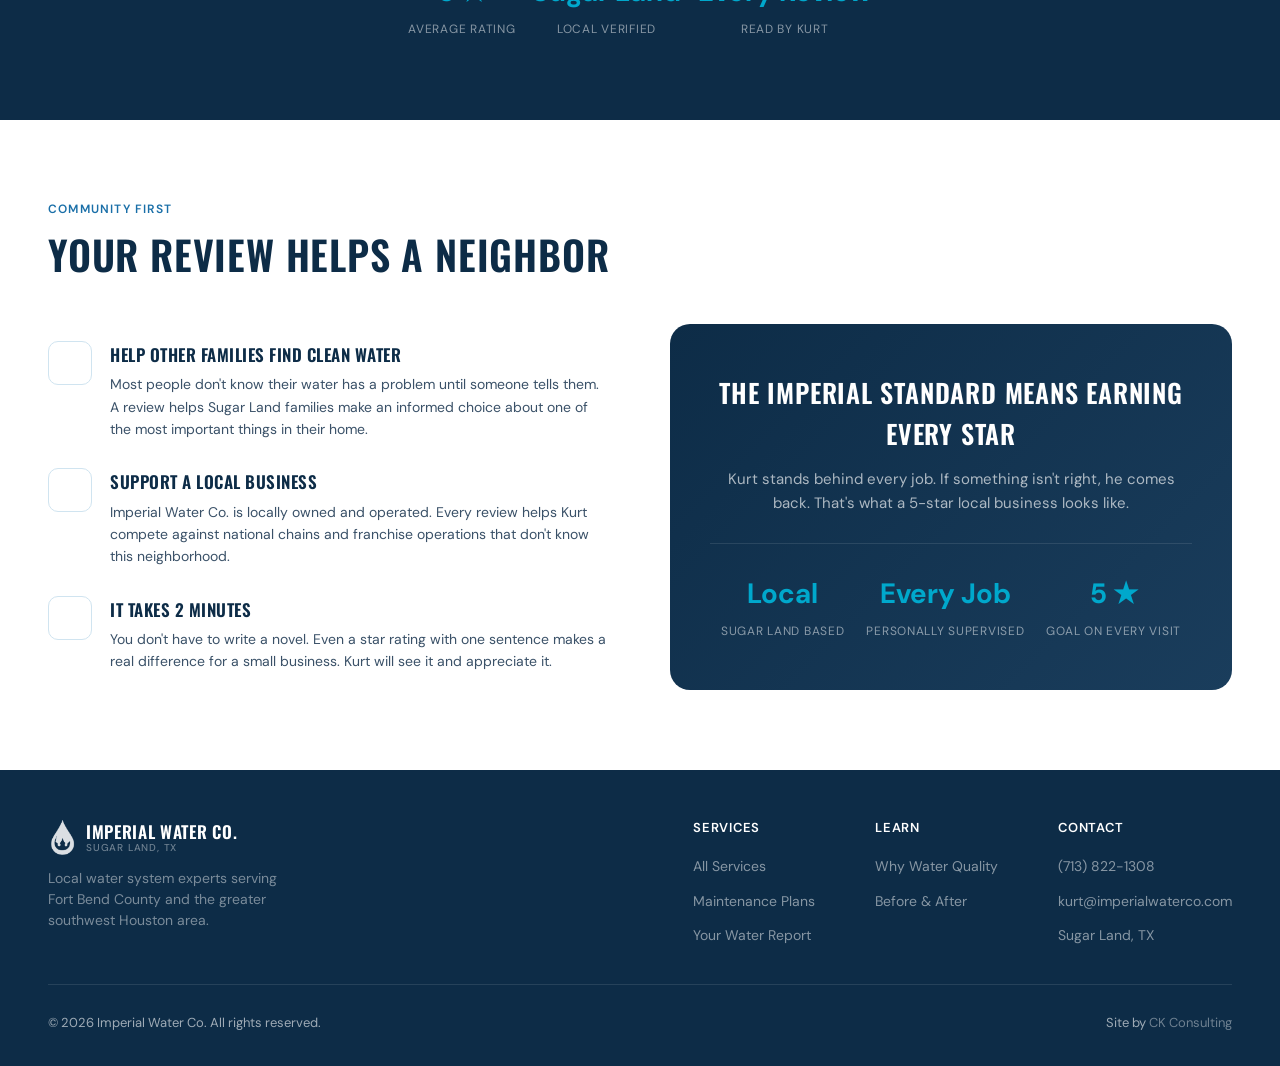
==== commit 4d029aae: "Add Gallery to nav, tighten hero to surface photos above fold - Add Gallery link to nav on all pages" ====
--- a/gallery.html
+++ b/gallery.html
@@ -26,6 +26,12 @@
   <style>
     /* ── Gallery — page-specific ── */
 
+    /* Active nav link */
+    #main-nav a.active {
+      color: var(--blue);
+      font-weight: 600;
+    }
+
     /* Hero: centered, no video */
     .gallery-hero {
       text-align: center;
@@ -33,14 +39,16 @@
     .gallery-hero .hero-content {
       max-width: 760px;
       margin: 0 auto;
-    }
-    .gallery-hero .hero-ctas {
-      justify-content: center;
     }
     .gallery-hero .hero p {
       max-width: 560px;
       margin-left: auto;
       margin-right: auto;
+    }
+    /* Compact hero — get photos above the fold */
+    .gallery-hero.hero {
+      padding-top: 48px;
+      padding-bottom: 36px;
     }
 
     /* Gallery grid */
@@ -354,6 +362,7 @@
     <nav id="main-nav">
       <a href="services.html">Services</a>
       <a href="why-water.html">Why Water Quality</a>
+      <a href="gallery.html" class="active">Gallery</a>
       <a href="maintenance.html">Maintenance Plans</a>
       <a href="water-report.html">Your Water Report</a>
       <a href="index.html#contact" class="header-cta"><i data-lucide="phone" style="width:15px;height:15px;vertical-align:middle;"></i> Call for a Quote</a>
@@ -371,11 +380,7 @@
         <span>Customer Results</span>
       </div>
       <h1>Before &amp; After.<br><em>Real Homes. Real Water.</em></h1>
-      <p>See what Imperial Water Co. has done for homes across Sugar Land and Fort Bend County — and share your own results.</p>
-      <div class="hero-ctas">
-        <a href="#submit-photos" class="btn-primary">Share Your Photos &rarr;</a>
-        <a href="#google-review" class="btn-ghost">Leave a Google Review</a>
-      </div>
+      <p>Real installs from real homes across Sugar Land and Fort Bend County.</p>
     </div>
   </section>
 
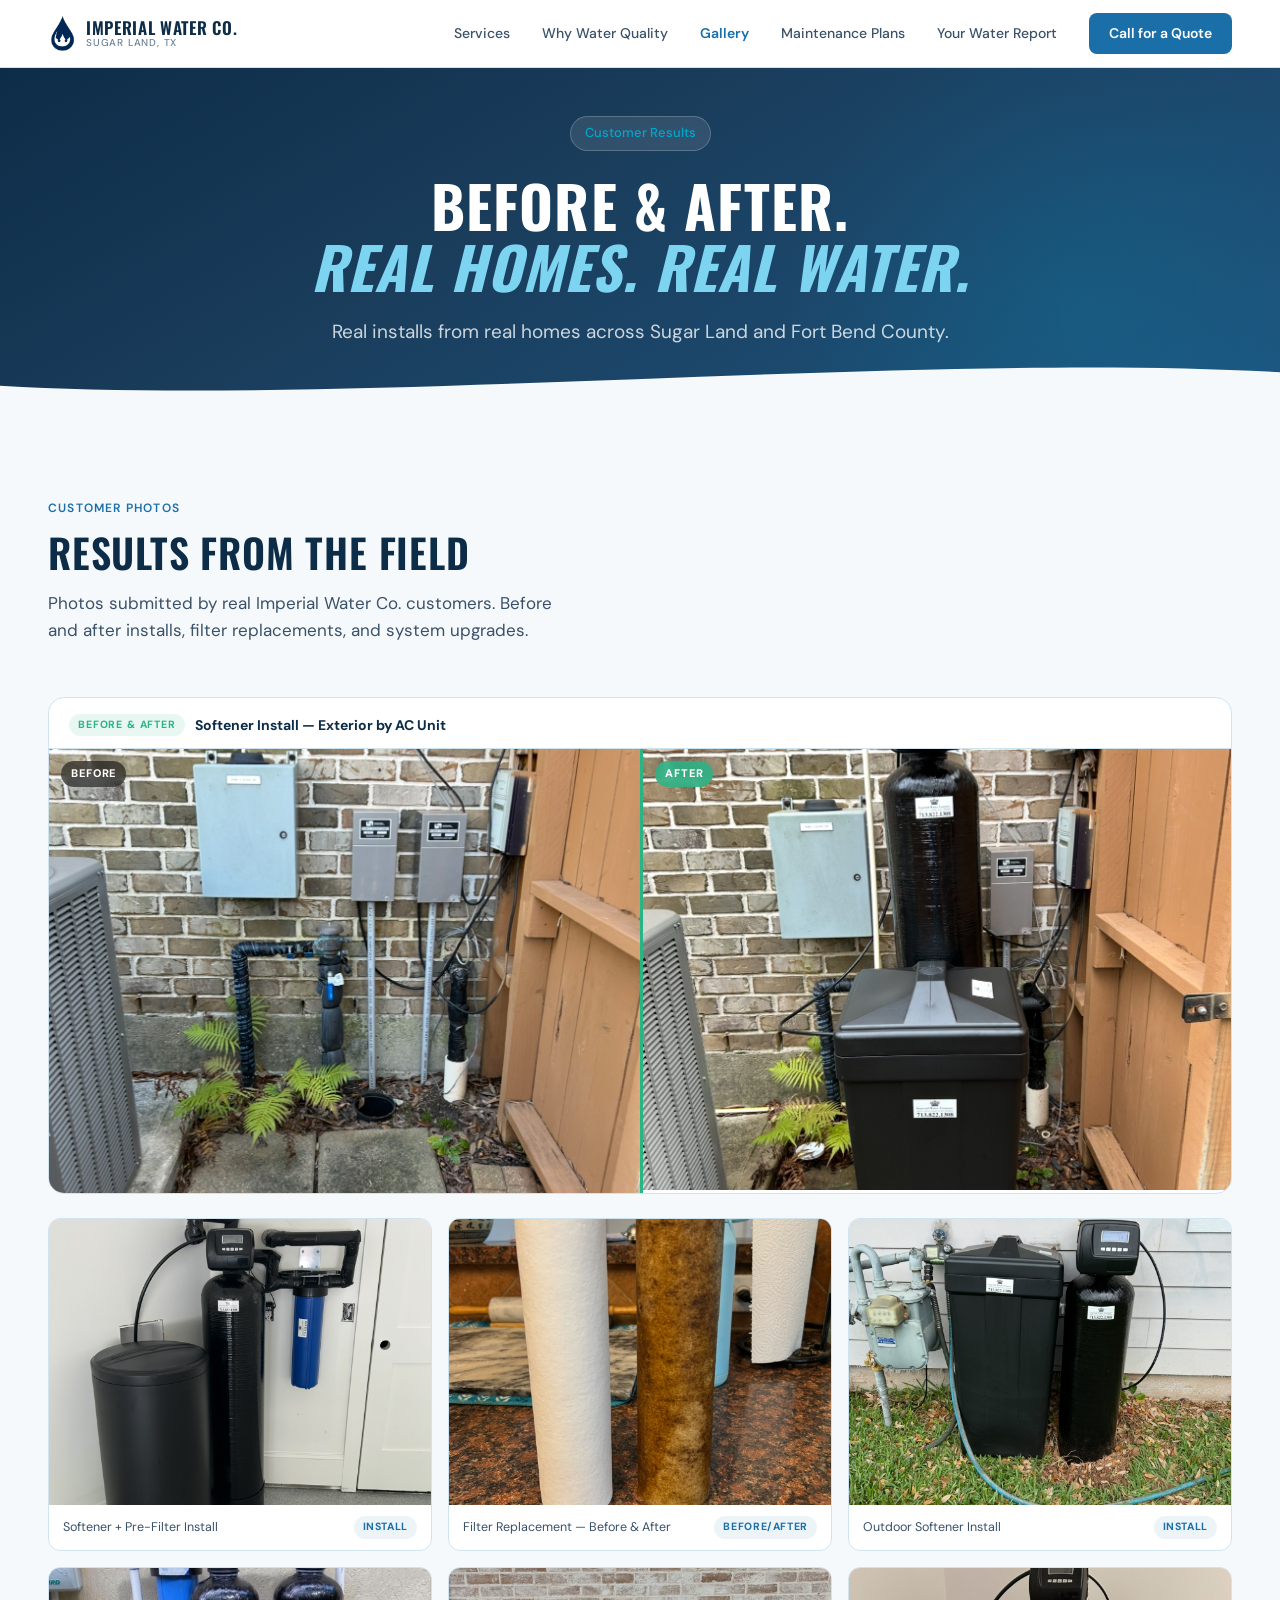
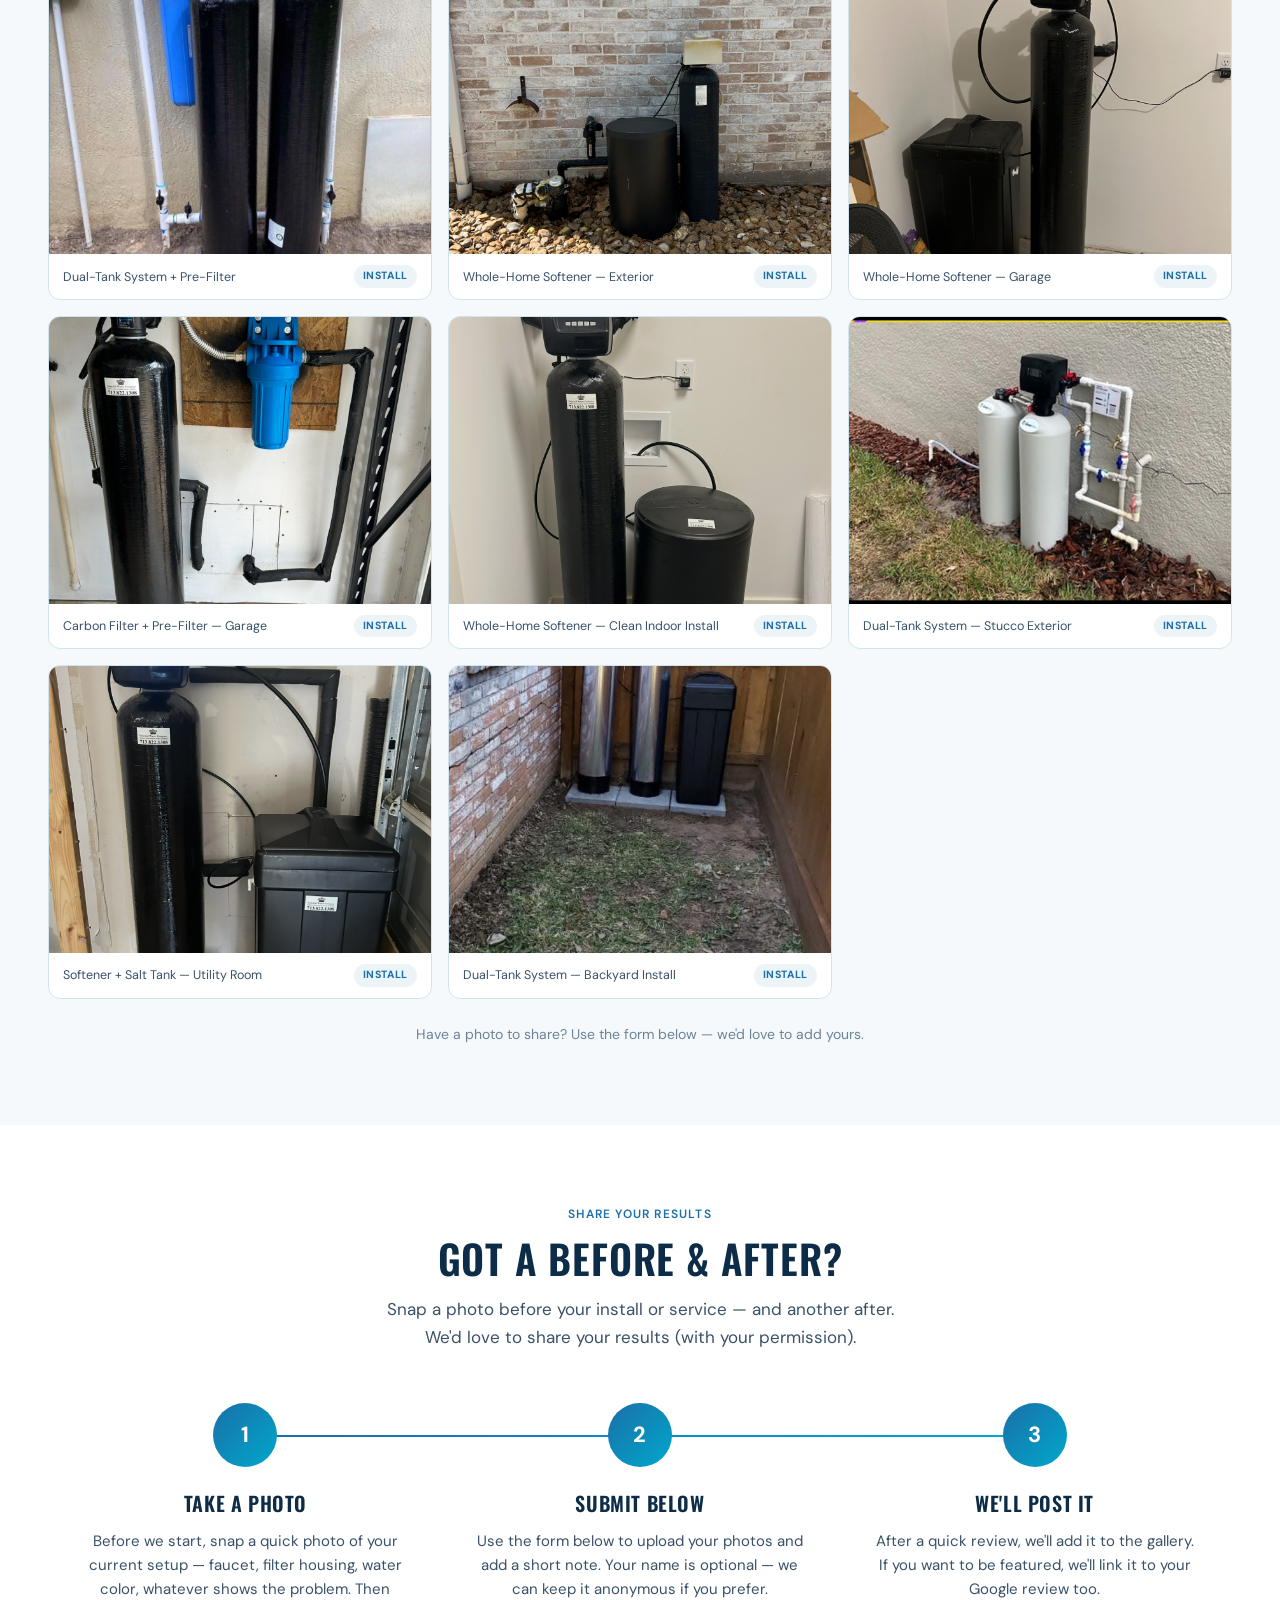
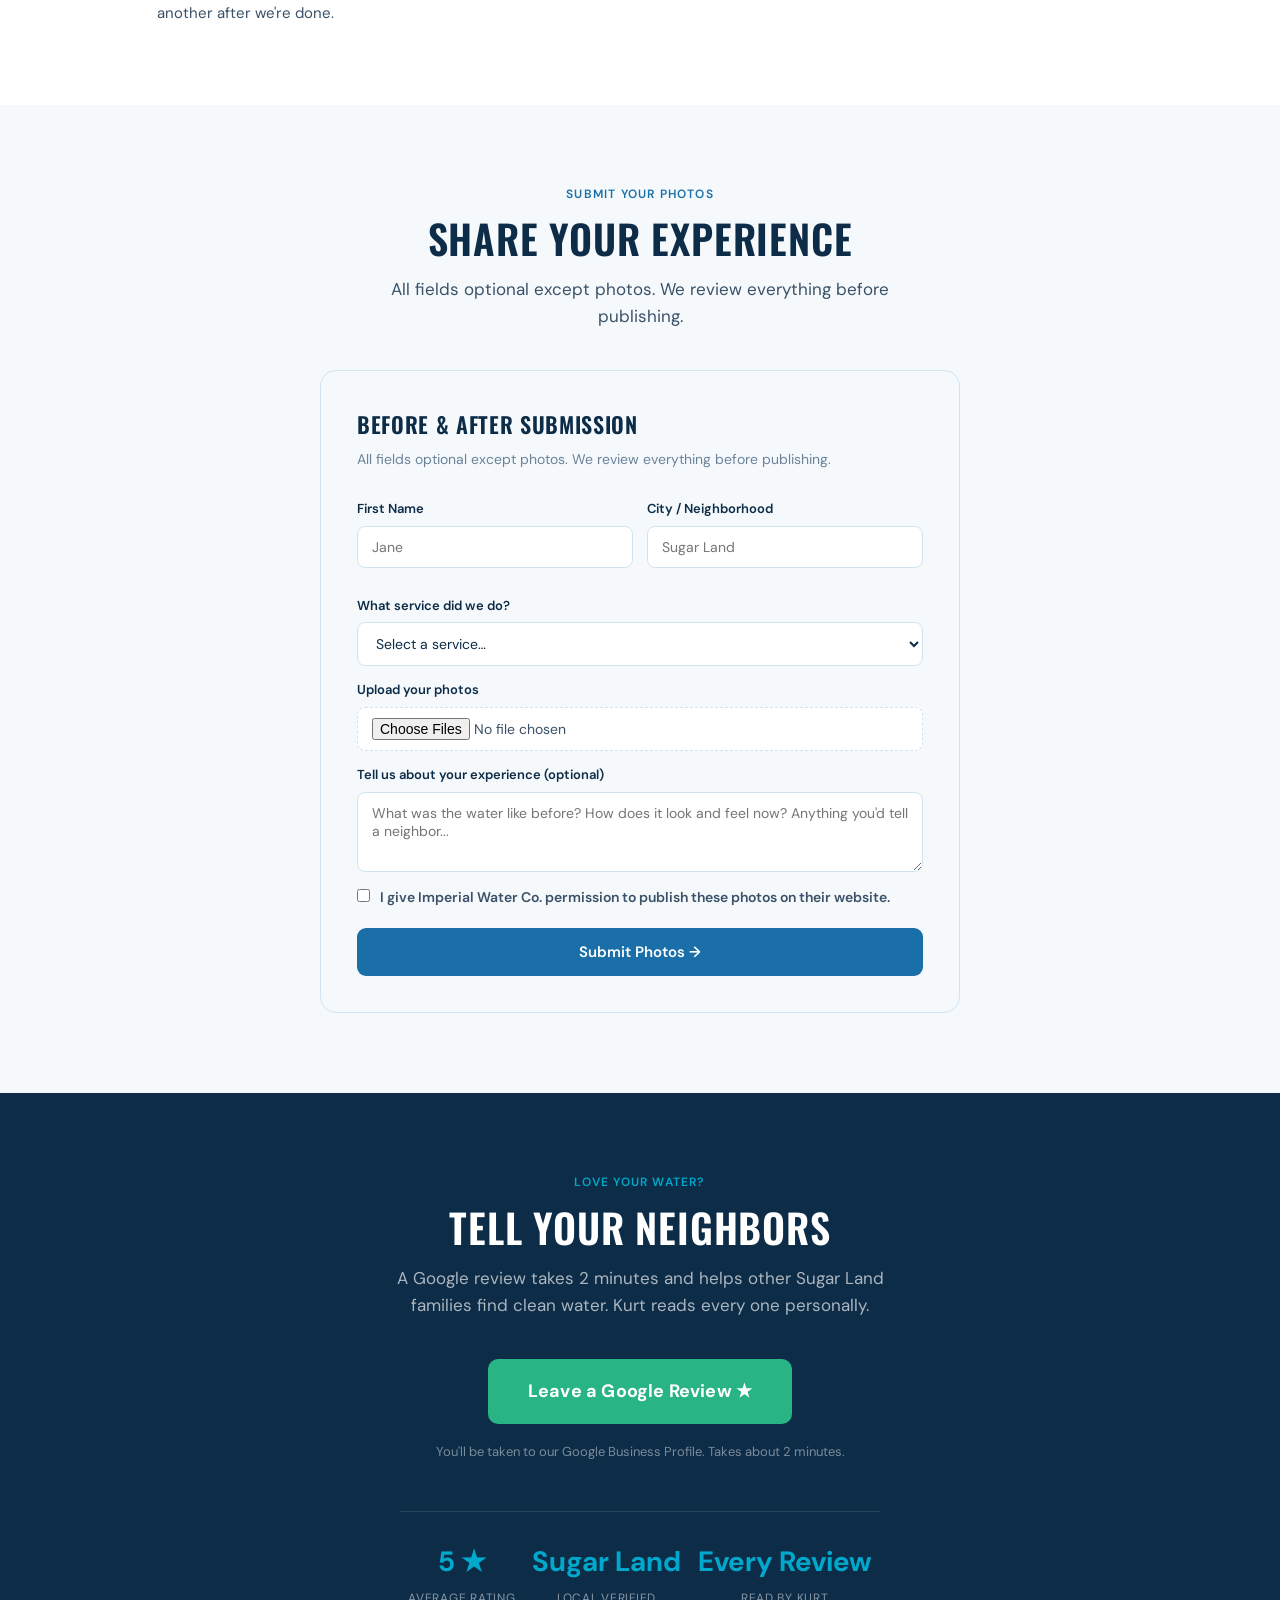
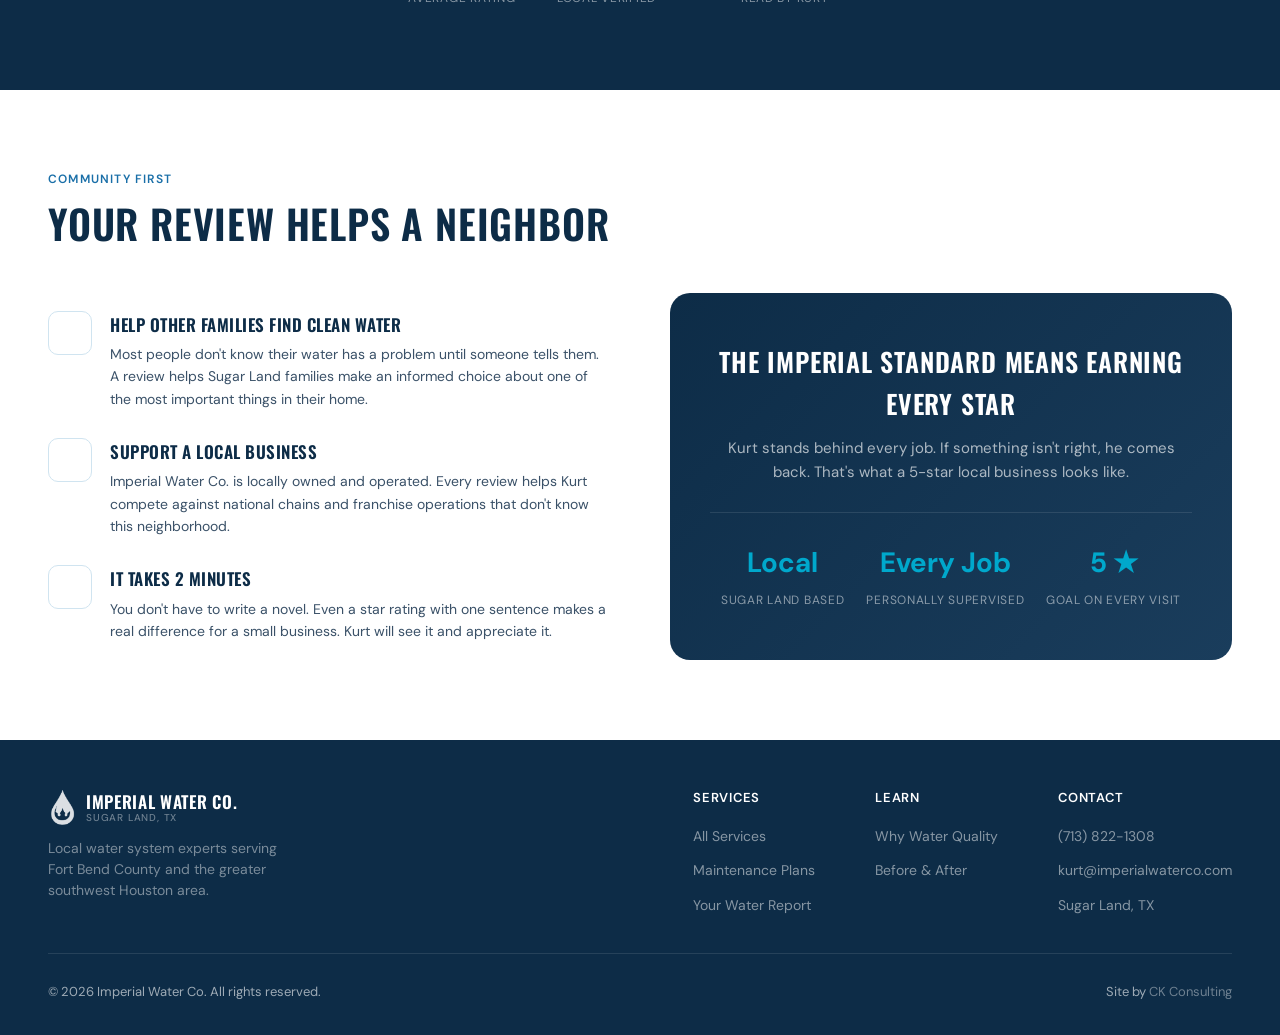
==== commit b5db7df9: "Fix hero p selector — .gallery-hero p not .gallery-hero .hero p" ====
--- a/gallery.html
+++ b/gallery.html
@@ -40,10 +40,12 @@
       max-width: 760px;
       margin: 0 auto;
     }
-    .gallery-hero .hero p {
-      max-width: 560px;
+    .gallery-hero p {
+      max-width: none;
       margin-left: auto;
       margin-right: auto;
+      text-align: center;
+      white-space: nowrap;
     }
     /* Compact hero — get photos above the fold */
     .gallery-hero.hero {
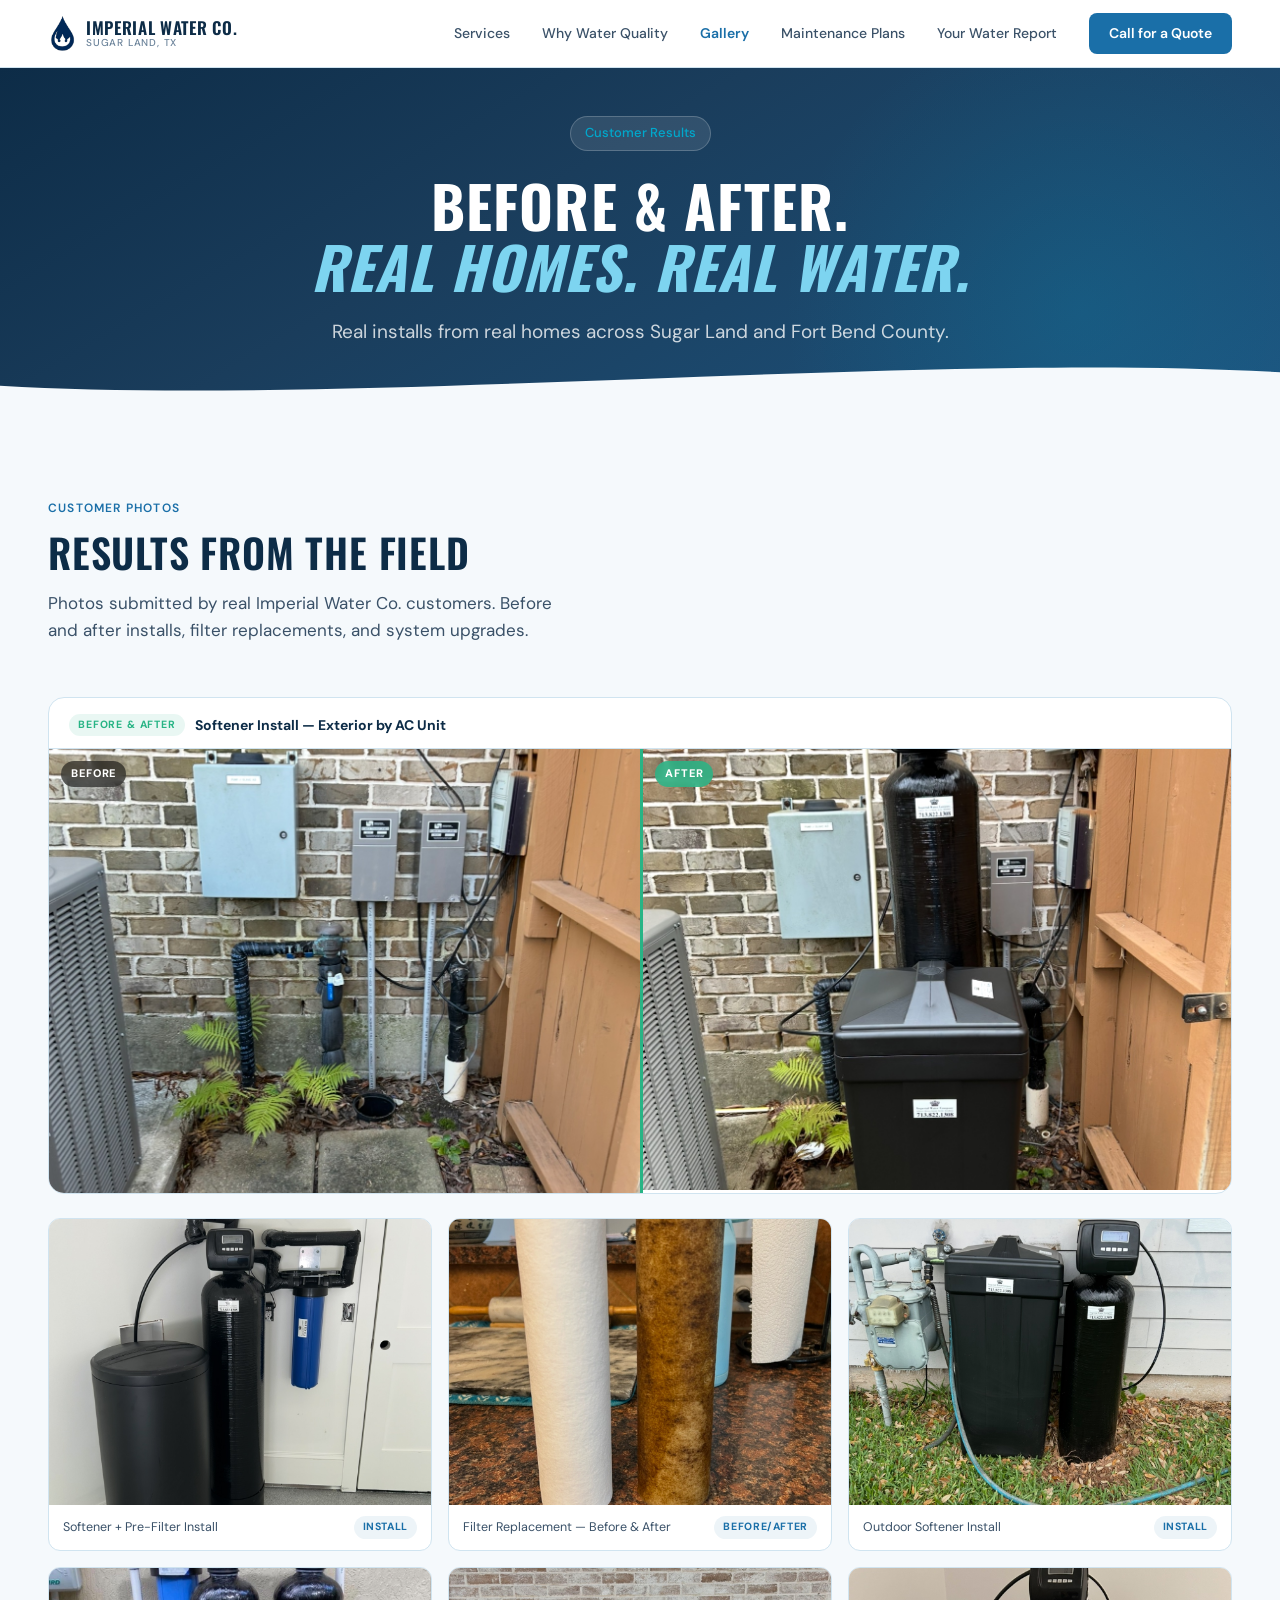
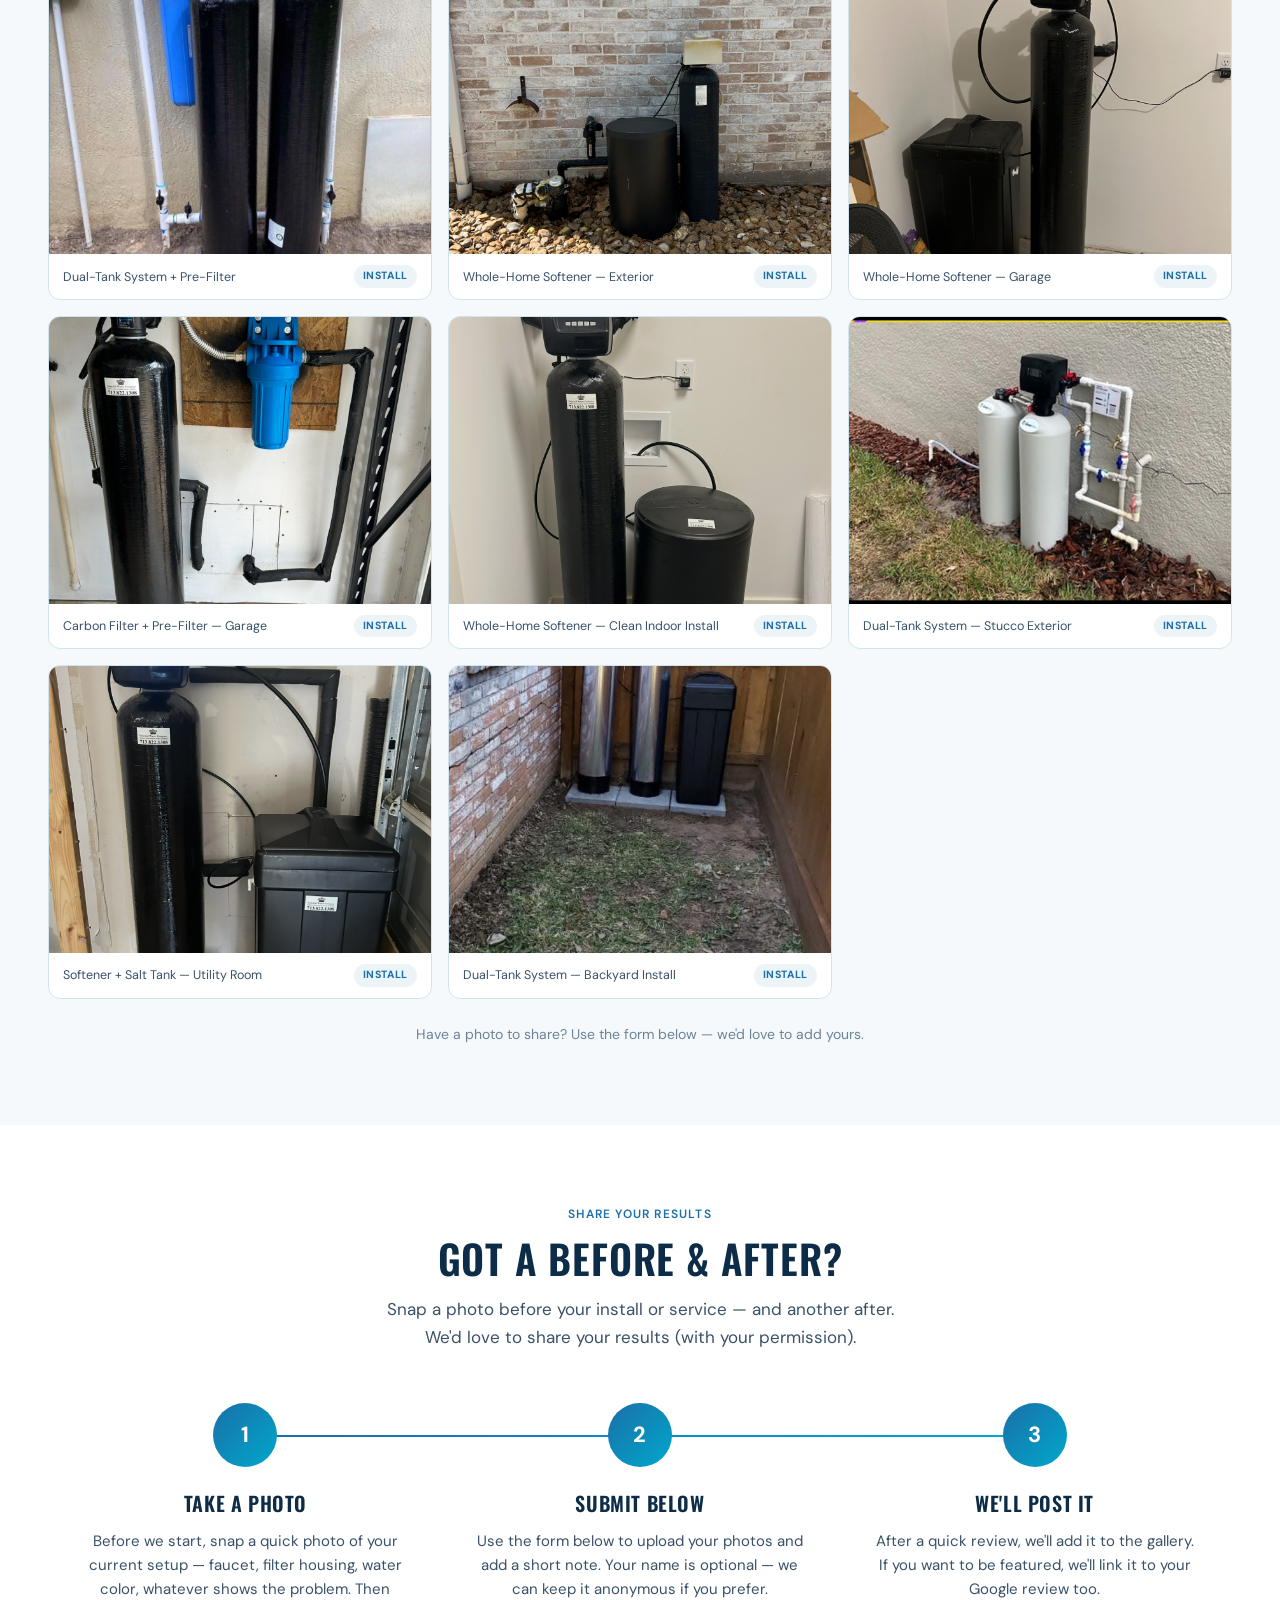
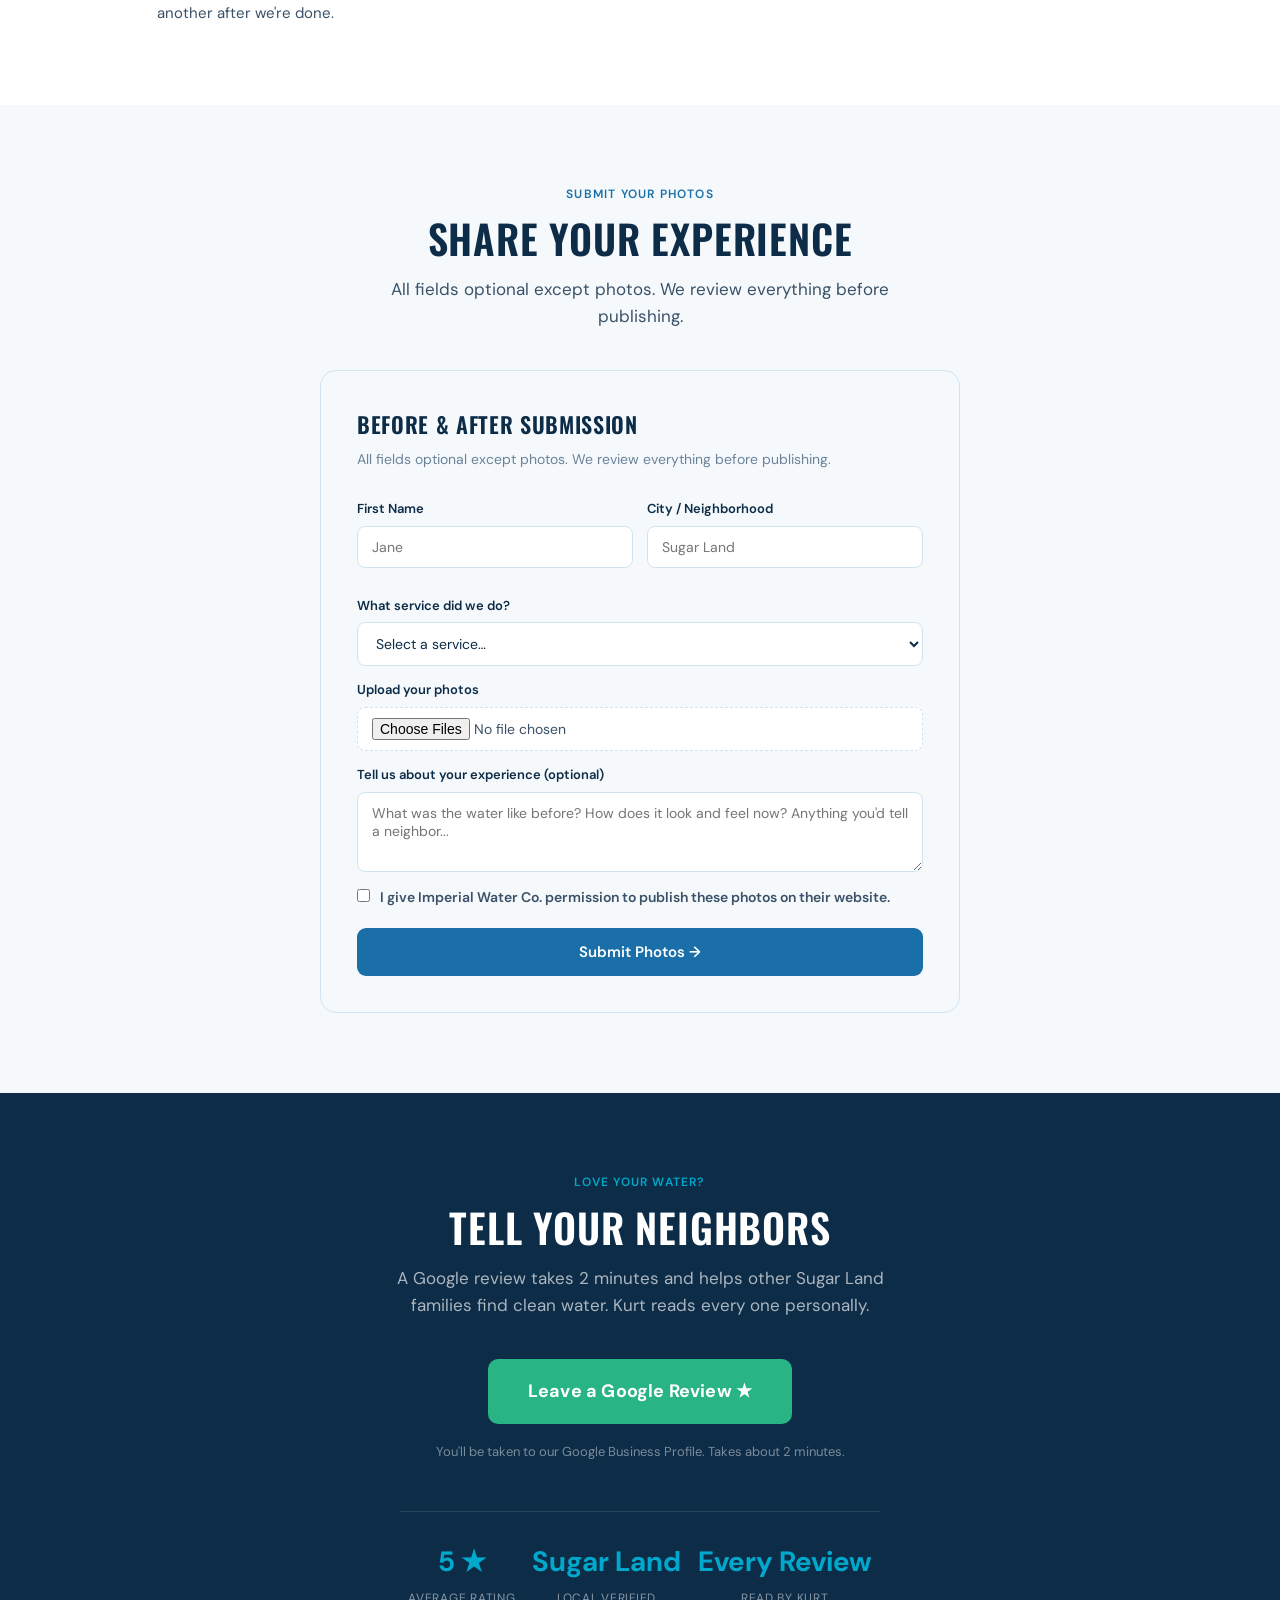
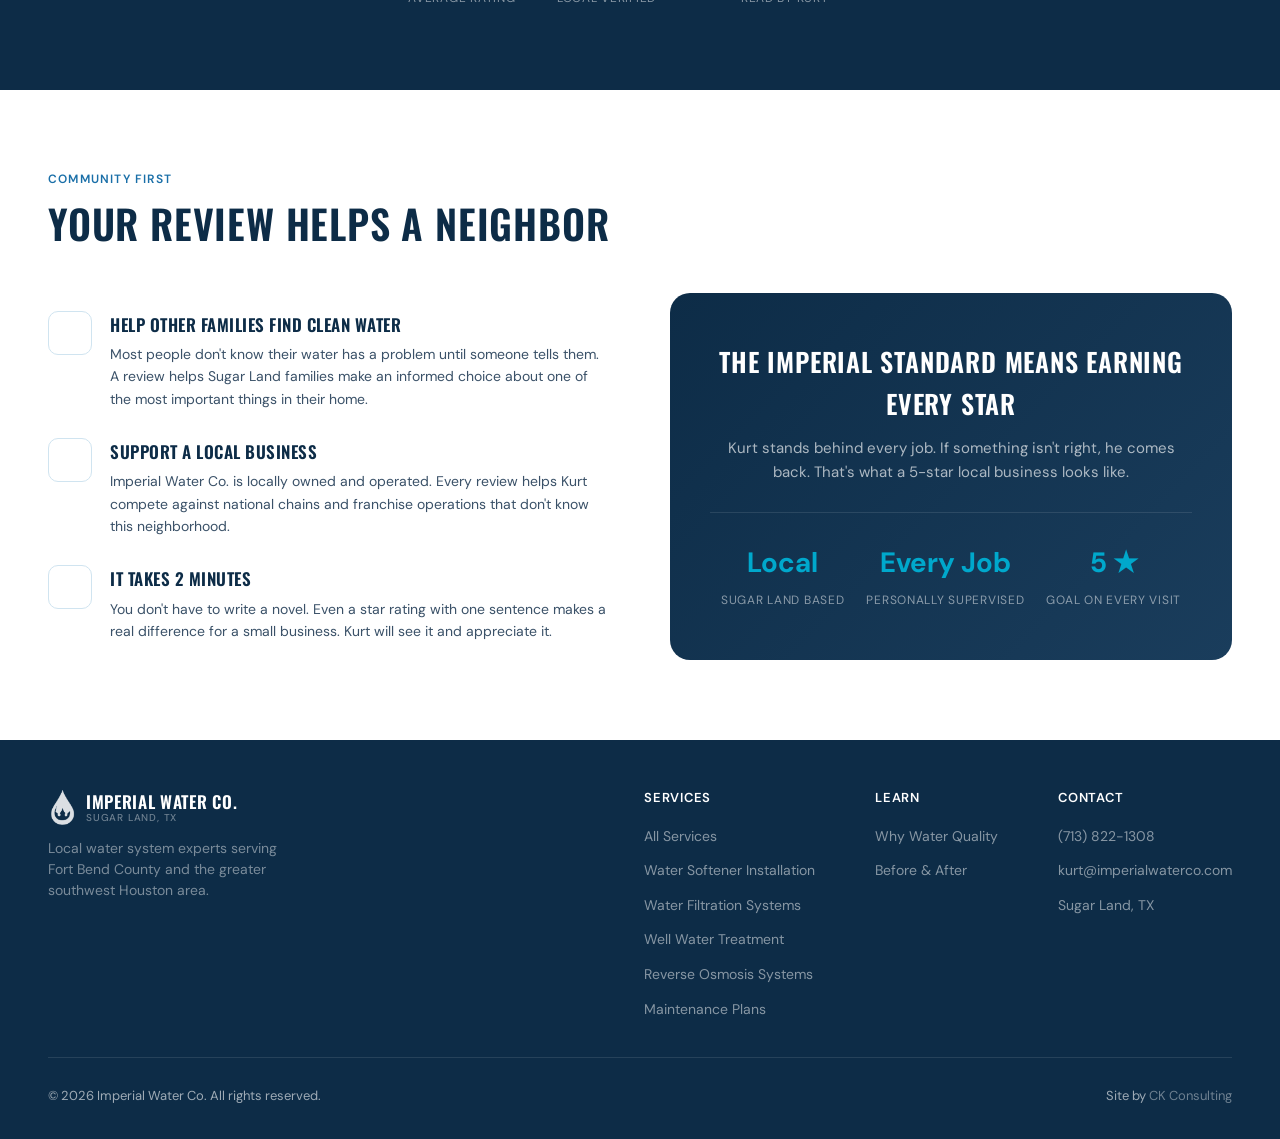
==== commit 3d704416: "Give the four landing pages real internal links Fresh Search Console data (Jun 21 - Sep 21) shows th" ====
--- a/gallery.html
+++ b/gallery.html
@@ -3,14 +3,14 @@
 <head>
   <meta charset="UTF-8">
   <meta name="viewport" content="width=device-width, initial-scale=1.0">
-  <title>Before &amp; After Gallery | Imperial Water Co. — Sugar Land TX</title>
-  <meta name="description" content="See real before and after results from Imperial Water Co. customers in Sugar Land and Fort Bend County. Water softeners, RO systems, filter replacements — and leave your own Google review.">
+  <title>Before &amp; After Gallery | Imperial Water Co.</title>
+  <meta name="description" content="Real before-and-after results from Imperial Water Co. customers in Sugar Land and Fort Bend County — softeners, RO, and filter work.">
 
   <!-- Open Graph -->
   <meta property="og:type" content="website">
   <meta property="og:url" content="https://imperialwaterco.com/gallery.html">
-  <meta property="og:title" content="Before &amp; After Gallery | Imperial Water Co. — Sugar Land TX">
-  <meta property="og:description" content="Real results from real homes. See before and after photos from Imperial Water Co. customers across Fort Bend County.">
+  <meta property="og:title" content="Before &amp; After Gallery | Imperial Water Co.">
+  <meta property="og:description" content="Real before-and-after results from Imperial Water Co. customers in Sugar Land and Fort Bend County — softeners, RO, and filter work.">
   <meta property="og:image" content="https://imperialwaterco.com/og-image.png">
   <meta property="og:site_name" content="Imperial Water Co.">
   <meta name="twitter:card" content="summary_large_image">
@@ -701,8 +701,11 @@
           <h4>Services</h4>
           <ul>
             <li><a href="services.html">All Services</a></li>
+            <li><a href="water-softener-installation-sugar-land.html">Water Softener Installation</a></li>
+            <li><a href="water-filtration-systems-sugar-land.html">Water Filtration Systems</a></li>
+            <li><a href="well-water-treatment-sugar-land.html">Well Water Treatment</a></li>
+            <li><a href="reverse-osmosis-sugar-land.html">Reverse Osmosis Systems</a></li>
             <li><a href="maintenance.html">Maintenance Plans</a></li>
-            <li><a href="water-report.html">Your Water Report</a></li>
           </ul>
         </div>
         <div class="footer-col">
--- a/styles.css
+++ b/styles.css
@@ -876,4 +876,72 @@
       .footer-links { gap: 40px; }
       footer { padding: 40px 24px 24px; }
     }
-  +
+    /* ─── PHOTO STRIP ──────────────────────────── */
+    .photo-strip-wrap {
+      overflow: hidden;
+      background: var(--navy);
+      padding: 20px 0 16px;
+      position: relative;
+    }
+
+    .photo-strip-track {
+      display: flex;
+      gap: 12px;
+      width: max-content;
+      animation: photoScroll 40s linear infinite;
+    }
+
+    .photo-strip-track:hover {
+      animation-play-state: paused;
+    }
+
+    .photo-strip-item {
+      flex-shrink: 0;
+      width: 220px;
+      height: 165px;
+      border-radius: 10px;
+      overflow: hidden;
+    }
+
+    .photo-strip-item img {
+      width: 100%;
+      height: 100%;
+      object-fit: cover;
+      display: block;
+      transition: transform 0.4s ease;
+    }
+
+    .photo-strip-item:hover img {
+      transform: scale(1.05);
+    }
+
+    .photo-strip-cta {
+      display: block;
+      text-align: center;
+      padding: 12px;
+      font-size: 13px;
+      font-weight: 600;
+      color: rgba(255,255,255,0.5);
+      text-decoration: none;
+      letter-spacing: 0.03em;
+      transition: color 0.2s;
+    }
+
+    .photo-strip-cta:hover {
+      color: var(--cyan);
+    }
+
+    @keyframes photoScroll {
+      0%   { transform: translateX(0); }
+      100% { transform: translateX(-50%); }
+    }
+  
+
+    .service-detail-list li a {
+      color: var(--text-mid);
+      text-decoration: none;
+      border-bottom: 1px solid rgba(26,111,168,.28);
+      transition: color .15s, border-color .15s;
+    }
+    .service-detail-list li a:hover { color: var(--blue); border-bottom-color: var(--blue); }
